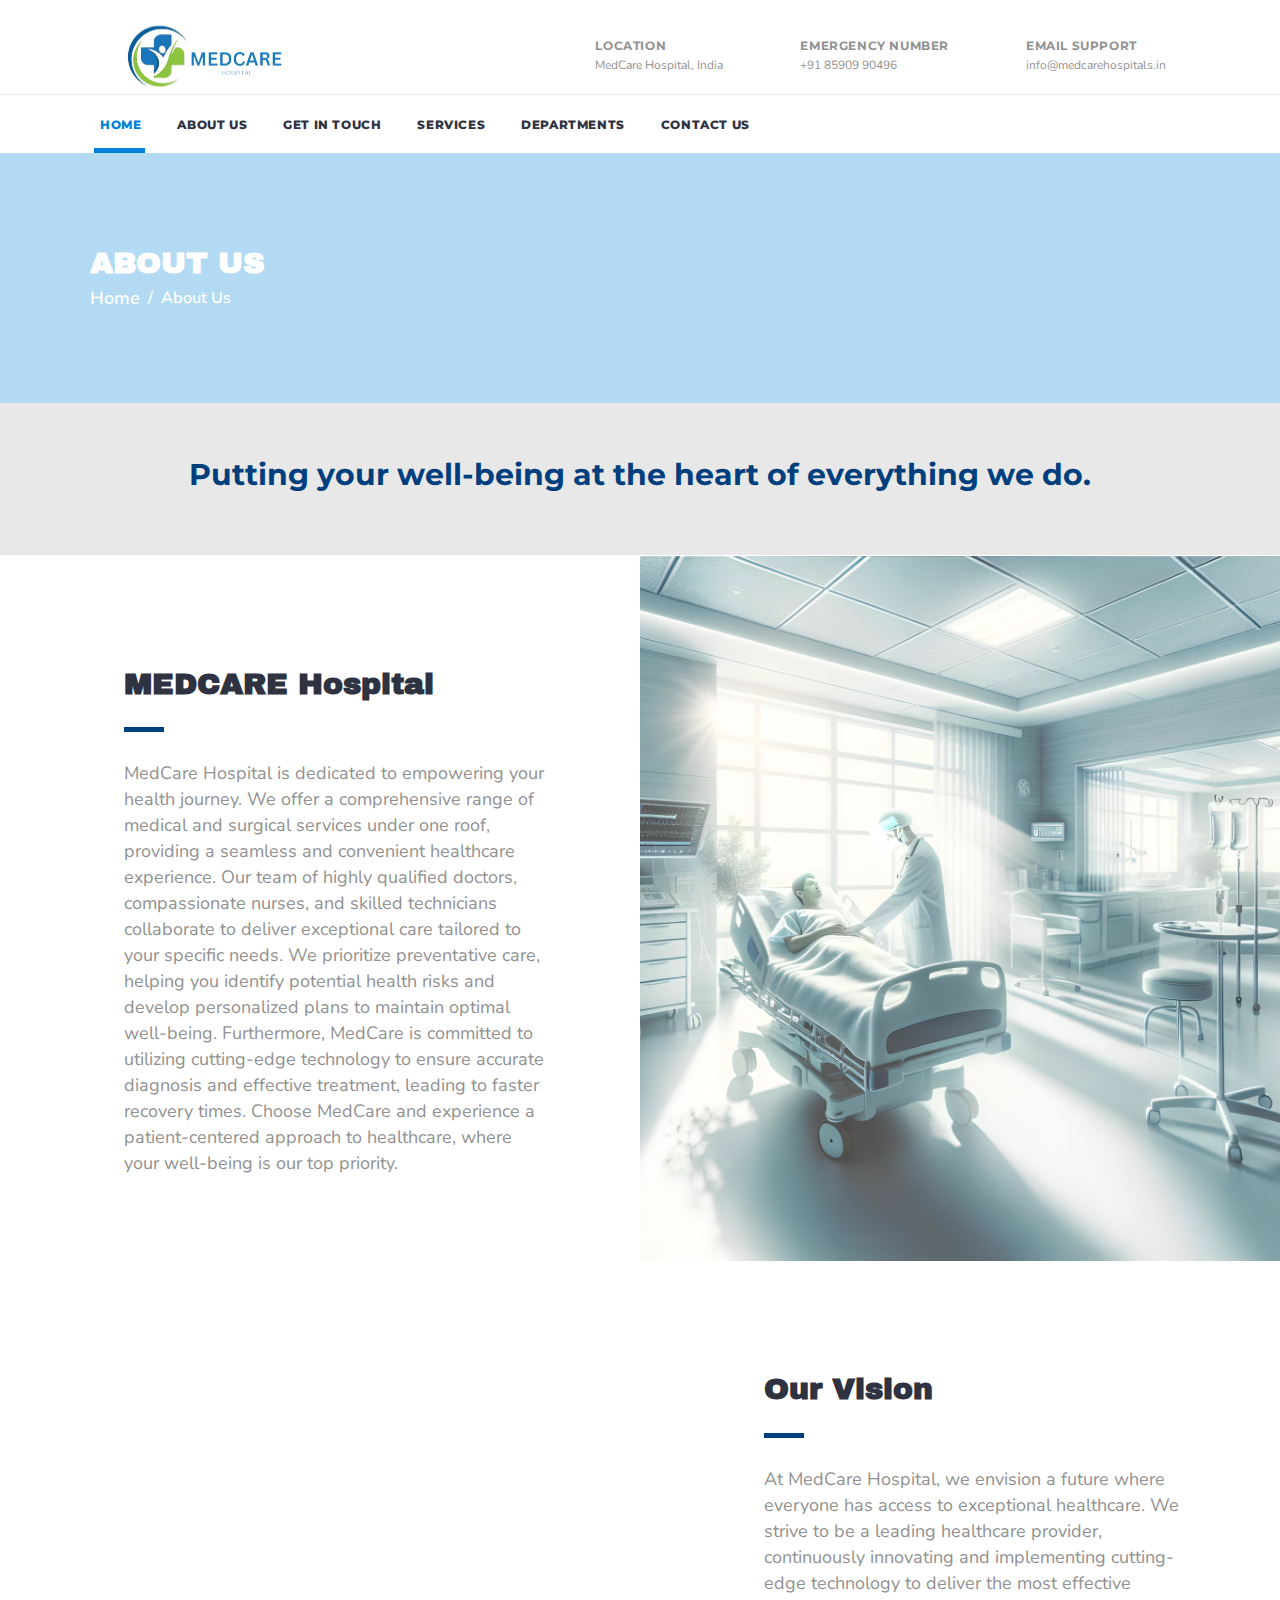
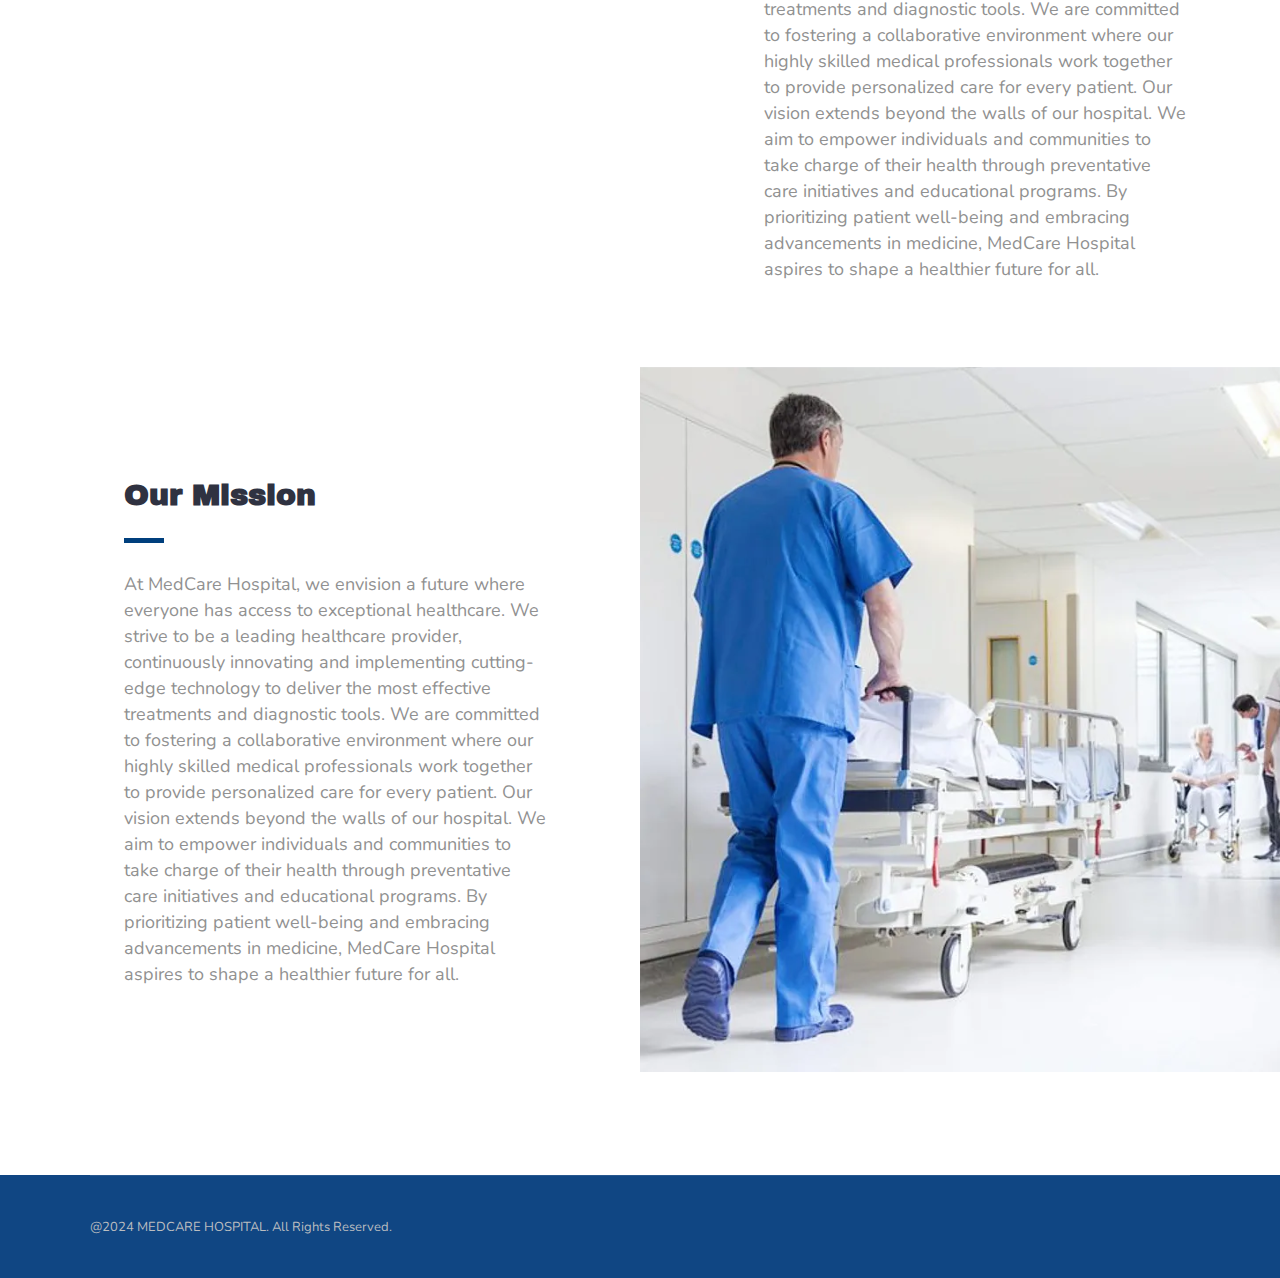
==== about-us.html @ f9db8af6 "First" ====
<!DOCTYPE html>
<html lang="en-US">
<head>
		
		
        <meta charset="UTF-8"/>
        
                <meta name="viewport" content="width=device-width,initial-scale=1,user-scalable=yes">
        <title>SERVICES : MEDCARE HOSPITAL</title>


<link rel='stylesheet' id='js_composer_front-css' href='./css/js_composer.min.css' type='text/css' media='all' />
<style id='wp-emoji-styles-inline-css' type='text/css'>

	img.wp-smiley, img.emoji {
		display: inline !important;
		border: none !important;
		box-shadow: none !important;
		height: 1em !important;
		width: 1em !important;
		margin: 0 0.07em !important;
		vertical-align: -0.1em !important;
		background: none !important;
		padding: 0 !important;
	}
</style>
<link rel='stylesheet' id='wp-block-library-css' href='./css/style.min.css' type='text/css' media='all' />
<style id='wp-block-library-inline-css' type='text/css'>
.has-text-align-justify{text-align:justify;}
</style>

<style id='jetpack-sharing-buttons-style-inline-css' type='text/css'>
.jetpack-sharing-buttons__services-list{display:flex;flex-direction:row;flex-wrap:wrap;gap:0;list-style-type:none;margin:5px;padding:0}.jetpack-sharing-buttons__services-list.has-small-icon-size{font-size:12px}.jetpack-sharing-buttons__services-list.has-normal-icon-size{font-size:16px}.jetpack-sharing-buttons__services-list.has-large-icon-size{font-size:24px}.jetpack-sharing-buttons__services-list.has-huge-icon-size{font-size:36px}@media print{.jetpack-sharing-buttons__services-list{display:none!important}}.editor-styles-wrapper .wp-block-jetpack-sharing-buttons{gap:0;padding-inline-start:0}ul.jetpack-sharing-buttons__services-list.has-background{padding:1.25em 2.375em}
</style>
<style id='classic-theme-styles-inline-css' type='text/css'>
/*! This file is auto-generated */
.wp-block-button__link{color:#fff;background-color:#32373c;border-radius:9999px;box-shadow:none;text-decoration:none;padding:calc(.667em + 2px) calc(1.333em + 2px);font-size:1.125em}.wp-block-file__button{background:#32373c;color:#fff;text-decoration:none}
</style>
<style id='global-styles-inline-css' type='text/css'>
body{--wp--preset--color--black: #000000;--wp--preset--color--cyan-bluish-gray: #abb8c3;--wp--preset--color--white: #ffffff;--wp--preset--color--pale-pink: #f78da7;--wp--preset--color--vivid-red: #cf2e2e;--wp--preset--color--luminous-vivid-orange: #ff6900;--wp--preset--color--luminous-vivid-amber: #fcb900;--wp--preset--color--light-green-cyan: #7bdcb5;--wp--preset--color--vivid-green-cyan: #00d084;--wp--preset--color--pale-cyan-blue: #8ed1fc;--wp--preset--color--vivid-cyan-blue: #0693e3;--wp--preset--color--vivid-purple: #9b51e0;--wp--preset--gradient--vivid-cyan-blue-to-vivid-purple: linear-gradient(135deg,rgba(6,147,227,1) 0%,rgb(155,81,224) 100%);--wp--preset--gradient--light-green-cyan-to-vivid-green-cyan: linear-gradient(135deg,rgb(122,220,180) 0%,rgb(0,208,130) 100%);--wp--preset--gradient--luminous-vivid-amber-to-luminous-vivid-orange: linear-gradient(135deg,rgba(252,185,0,1) 0%,rgba(255,105,0,1) 100%);--wp--preset--gradient--luminous-vivid-orange-to-vivid-red: linear-gradient(135deg,rgba(255,105,0,1) 0%,rgb(207,46,46) 100%);--wp--preset--gradient--very-light-gray-to-cyan-bluish-gray: linear-gradient(135deg,rgb(238,238,238) 0%,rgb(169,184,195) 100%);--wp--preset--gradient--cool-to-warm-spectrum: linear-gradient(135deg,rgb(74,234,220) 0%,rgb(151,120,209) 20%,rgb(207,42,186) 40%,rgb(238,44,130) 60%,rgb(251,105,98) 80%,rgb(254,248,76) 100%);--wp--preset--gradient--blush-light-purple: linear-gradient(135deg,rgb(255,206,236) 0%,rgb(152,150,240) 100%);--wp--preset--gradient--blush-bordeaux: linear-gradient(135deg,rgb(254,205,165) 0%,rgb(254,45,45) 50%,rgb(107,0,62) 100%);--wp--preset--gradient--luminous-dusk: linear-gradient(135deg,rgb(255,203,112) 0%,rgb(199,81,192) 50%,rgb(65,88,208) 100%);--wp--preset--gradient--pale-ocean: linear-gradient(135deg,rgb(255,245,203) 0%,rgb(182,227,212) 50%,rgb(51,167,181) 100%);--wp--preset--gradient--electric-grass: linear-gradient(135deg,rgb(202,248,128) 0%,rgb(113,206,126) 100%);--wp--preset--gradient--midnight: linear-gradient(135deg,rgb(2,3,129) 0%,rgb(40,116,252) 100%);--wp--preset--font-size--small: 13px;--wp--preset--font-size--medium: 20px;--wp--preset--font-size--large: 36px;--wp--preset--font-size--x-large: 42px;--wp--preset--spacing--20: 0.44rem;--wp--preset--spacing--30: 0.67rem;--wp--preset--spacing--40: 1rem;--wp--preset--spacing--50: 1.5rem;--wp--preset--spacing--60: 2.25rem;--wp--preset--spacing--70: 3.38rem;--wp--preset--spacing--80: 5.06rem;--wp--preset--shadow--natural: 6px 6px 9px rgba(0, 0, 0, 0.2);--wp--preset--shadow--deep: 12px 12px 50px rgba(0, 0, 0, 0.4);--wp--preset--shadow--sharp: 6px 6px 0px rgba(0, 0, 0, 0.2);--wp--preset--shadow--outlined: 6px 6px 0px -3px rgba(255, 255, 255, 1), 6px 6px rgba(0, 0, 0, 1);--wp--preset--shadow--crisp: 6px 6px 0px rgba(0, 0, 0, 1);}:where(.is-layout-flex){gap: 0.5em;}:where(.is-layout-grid){gap: 0.5em;}body .is-layout-flex{display: flex;}body .is-layout-flex{flex-wrap: wrap;align-items: center;}body .is-layout-flex > *{margin: 0;}body .is-layout-grid{display: grid;}body .is-layout-grid > *{margin: 0;}:where(.wp-block-columns.is-layout-flex){gap: 2em;}:where(.wp-block-columns.is-layout-grid){gap: 2em;}:where(.wp-block-post-template.is-layout-flex){gap: 1.25em;}:where(.wp-block-post-template.is-layout-grid){gap: 1.25em;}.has-black-color{color: var(--wp--preset--color--black) !important;}.has-cyan-bluish-gray-color{color: var(--wp--preset--color--cyan-bluish-gray) !important;}.has-white-color{color: var(--wp--preset--color--white) !important;}.has-pale-pink-color{color: var(--wp--preset--color--pale-pink) !important;}.has-vivid-red-color{color: var(--wp--preset--color--vivid-red) !important;}.has-luminous-vivid-orange-color{color: var(--wp--preset--color--luminous-vivid-orange) !important;}.has-luminous-vivid-amber-color{color: var(--wp--preset--color--luminous-vivid-amber) !important;}.has-light-green-cyan-color{color: var(--wp--preset--color--light-green-cyan) !important;}.has-vivid-green-cyan-color{color: var(--wp--preset--color--vivid-green-cyan) !important;}.has-pale-cyan-blue-color{color: var(--wp--preset--color--pale-cyan-blue) !important;}.has-vivid-cyan-blue-color{color: var(--wp--preset--color--vivid-cyan-blue) !important;}.has-vivid-purple-color{color: var(--wp--preset--color--vivid-purple) !important;}.has-black-background-color{background-color: var(--wp--preset--color--black) !important;}.has-cyan-bluish-gray-background-color{background-color: var(--wp--preset--color--cyan-bluish-gray) !important;}.has-white-background-color{background-color: var(--wp--preset--color--white) !important;}.has-pale-pink-background-color{background-color: var(--wp--preset--color--pale-pink) !important;}.has-vivid-red-background-color{background-color: var(--wp--preset--color--vivid-red) !important;}.has-luminous-vivid-orange-background-color{background-color: var(--wp--preset--color--luminous-vivid-orange) !important;}.has-luminous-vivid-amber-background-color{background-color: var(--wp--preset--color--luminous-vivid-amber) !important;}.has-light-green-cyan-background-color{background-color: var(--wp--preset--color--light-green-cyan) !important;}.has-vivid-green-cyan-background-color{background-color: var(--wp--preset--color--vivid-green-cyan) !important;}.has-pale-cyan-blue-background-color{background-color: var(--wp--preset--color--pale-cyan-blue) !important;}.has-vivid-cyan-blue-background-color{background-color: var(--wp--preset--color--vivid-cyan-blue) !important;}.has-vivid-purple-background-color{background-color: var(--wp--preset--color--vivid-purple) !important;}.has-black-border-color{border-color: var(--wp--preset--color--black) !important;}.has-cyan-bluish-gray-border-color{border-color: var(--wp--preset--color--cyan-bluish-gray) !important;}.has-white-border-color{border-color: var(--wp--preset--color--white) !important;}.has-pale-pink-border-color{border-color: var(--wp--preset--color--pale-pink) !important;}.has-vivid-red-border-color{border-color: var(--wp--preset--color--vivid-red) !important;}.has-luminous-vivid-orange-border-color{border-color: var(--wp--preset--color--luminous-vivid-orange) !important;}.has-luminous-vivid-amber-border-color{border-color: var(--wp--preset--color--luminous-vivid-amber) !important;}.has-light-green-cyan-border-color{border-color: var(--wp--preset--color--light-green-cyan) !important;}.has-vivid-green-cyan-border-color{border-color: var(--wp--preset--color--vivid-green-cyan) !important;}.has-pale-cyan-blue-border-color{border-color: var(--wp--preset--color--pale-cyan-blue) !important;}.has-vivid-cyan-blue-border-color{border-color: var(--wp--preset--color--vivid-cyan-blue) !important;}.has-vivid-purple-border-color{border-color: var(--wp--preset--color--vivid-purple) !important;}.has-vivid-cyan-blue-to-vivid-purple-gradient-background{background: var(--wp--preset--gradient--vivid-cyan-blue-to-vivid-purple) !important;}.has-light-green-cyan-to-vivid-green-cyan-gradient-background{background: var(--wp--preset--gradient--light-green-cyan-to-vivid-green-cyan) !important;}.has-luminous-vivid-amber-to-luminous-vivid-orange-gradient-background{background: var(--wp--preset--gradient--luminous-vivid-amber-to-luminous-vivid-orange) !important;}.has-luminous-vivid-orange-to-vivid-red-gradient-background{background: var(--wp--preset--gradient--luminous-vivid-orange-to-vivid-red) !important;}.has-very-light-gray-to-cyan-bluish-gray-gradient-background{background: var(--wp--preset--gradient--very-light-gray-to-cyan-bluish-gray) !important;}.has-cool-to-warm-spectrum-gradient-background{background: var(--wp--preset--gradient--cool-to-warm-spectrum) !important;}.has-blush-light-purple-gradient-background{background: var(--wp--preset--gradient--blush-light-purple) !important;}.has-blush-bordeaux-gradient-background{background: var(--wp--preset--gradient--blush-bordeaux) !important;}.has-luminous-dusk-gradient-background{background: var(--wp--preset--gradient--luminous-dusk) !important;}.has-pale-ocean-gradient-background{background: var(--wp--preset--gradient--pale-ocean) !important;}.has-electric-grass-gradient-background{background: var(--wp--preset--gradient--electric-grass) !important;}.has-midnight-gradient-background{background: var(--wp--preset--gradient--midnight) !important;}.has-small-font-size{font-size: var(--wp--preset--font-size--small) !important;}.has-medium-font-size{font-size: var(--wp--preset--font-size--medium) !important;}.has-large-font-size{font-size: var(--wp--preset--font-size--large) !important;}.has-x-large-font-size{font-size: var(--wp--preset--font-size--x-large) !important;}
.wp-block-navigation a:where(:not(.wp-element-button)){color: inherit;}
:where(.wp-block-post-template.is-layout-flex){gap: 1.25em;}:where(.wp-block-post-template.is-layout-grid){gap: 1.25em;}
:where(.wp-block-columns.is-layout-flex){gap: 2em;}:where(.wp-block-columns.is-layout-grid){gap: 2em;}
.wp-block-pullquote{font-size: 1.5em;line-height: 1.6;}
</style>
<link rel='stylesheet' id='contact-form-7-css' href='./css/styles.css' type='text/css' media='all' />
<link rel='stylesheet' id='rs-plugin-settings-css' href='./css/settings.css' type='text/css' media='all' />
<style id='rs-plugin-settings-inline-css' type='text/css'>
#rs-demo-id {}
</style>














<link rel='stylesheet' id='mediaelement-css' href='./css/mediaelementplayer-legacy.min.css' type='text/css' media='all' />
<link rel='stylesheet' id='wp-mediaelement-css' href='./css/wp-mediaelement.min.css' type='text/css' media='all' />
<style id='jetpack-sharing-buttons-style-inline-css' type='text/css'>
.jetpack-sharing-buttons__services-list{display:flex;flex-direction:row;flex-wrap:wrap;gap:0;list-style-type:none;margin:5px;padding:0}.jetpack-sharing-buttons__services-list.has-small-icon-size{font-size:12px}.jetpack-sharing-buttons__services-list.has-normal-icon-size{font-size:16px}.jetpack-sharing-buttons__services-list.has-large-icon-size{font-size:24px}.jetpack-sharing-buttons__services-list.has-huge-icon-size{font-size:36px}@media print{.jetpack-sharing-buttons__services-list{display:none!important}}.editor-styles-wrapper .wp-block-jetpack-sharing-buttons{gap:0;padding-inline-start:0}ul.jetpack-sharing-buttons__services-list.has-background{padding:1.25em 2.375em}
</style>
<style id='classic-theme-styles-inline-css' type='text/css'>

.wp-block-button__link{color:#fff;background-color:#32373c;border-radius:9999px;box-shadow:none;text-decoration:none;padding:calc(.667em + 2px) calc(1.333em + 2px);font-size:1.125em}.wp-block-file__button{background:#32373c;color:#fff;text-decoration:none}
</style>
<style id='global-styles-inline-css' type='text/css'>
body{--wp--preset--color--black: #000000;--wp--preset--color--cyan-bluish-gray: #abb8c3;--wp--preset--color--white: #ffffff;--wp--preset--color--pale-pink: #f78da7;--wp--preset--color--vivid-red: #cf2e2e;--wp--preset--color--luminous-vivid-orange: #ff6900;--wp--preset--color--luminous-vivid-amber: #fcb900;--wp--preset--color--light-green-cyan: #7bdcb5;--wp--preset--color--vivid-green-cyan: #00d084;--wp--preset--color--pale-cyan-blue: #8ed1fc;--wp--preset--color--vivid-cyan-blue: #0693e3;--wp--preset--color--vivid-purple: #9b51e0;--wp--preset--gradient--vivid-cyan-blue-to-vivid-purple: linear-gradient(135deg,rgba(6,147,227,1) 0%,rgb(155,81,224) 100%);--wp--preset--gradient--light-green-cyan-to-vivid-green-cyan: linear-gradient(135deg,rgb(122,220,180) 0%,rgb(0,208,130) 100%);--wp--preset--gradient--luminous-vivid-amber-to-luminous-vivid-orange: linear-gradient(135deg,rgba(252,185,0,1) 0%,rgba(255,105,0,1) 100%);--wp--preset--gradient--luminous-vivid-orange-to-vivid-red: linear-gradient(135deg,rgba(255,105,0,1) 0%,rgb(207,46,46) 100%);--wp--preset--gradient--very-light-gray-to-cyan-bluish-gray: linear-gradient(135deg,rgb(238,238,238) 0%,rgb(169,184,195) 100%);--wp--preset--gradient--cool-to-warm-spectrum: linear-gradient(135deg,rgb(74,234,220) 0%,rgb(151,120,209) 20%,rgb(207,42,186) 40%,rgb(238,44,130) 60%,rgb(251,105,98) 80%,rgb(254,248,76) 100%);--wp--preset--gradient--blush-light-purple: linear-gradient(135deg,rgb(255,206,236) 0%,rgb(152,150,240) 100%);--wp--preset--gradient--blush-bordeaux: linear-gradient(135deg,rgb(254,205,165) 0%,rgb(254,45,45) 50%,rgb(107,0,62) 100%);--wp--preset--gradient--luminous-dusk: linear-gradient(135deg,rgb(255,203,112) 0%,rgb(199,81,192) 50%,rgb(65,88,208) 100%);--wp--preset--gradient--pale-ocean: linear-gradient(135deg,rgb(255,245,203) 0%,rgb(182,227,212) 50%,rgb(51,167,181) 100%);--wp--preset--gradient--electric-grass: linear-gradient(135deg,rgb(202,248,128) 0%,rgb(113,206,126) 100%);--wp--preset--gradient--midnight: linear-gradient(135deg,rgb(2,3,129) 0%,rgb(40,116,252) 100%);--wp--preset--font-size--small: 13px;--wp--preset--font-size--medium: 20px;--wp--preset--font-size--large: 36px;--wp--preset--font-size--x-large: 42px;--wp--preset--spacing--20: 0.44rem;--wp--preset--spacing--30: 0.67rem;--wp--preset--spacing--40: 1rem;--wp--preset--spacing--50: 1.5rem;--wp--preset--spacing--60: 2.25rem;--wp--preset--spacing--70: 3.38rem;--wp--preset--spacing--80: 5.06rem;--wp--preset--shadow--natural: 6px 6px 9px rgba(0, 0, 0, 0.2);--wp--preset--shadow--deep: 12px 12px 50px rgba(0, 0, 0, 0.4);--wp--preset--shadow--sharp: 6px 6px 0px rgba(0, 0, 0, 0.2);--wp--preset--shadow--outlined: 6px 6px 0px -3px rgba(255, 255, 255, 1), 6px 6px rgba(0, 0, 0, 1);--wp--preset--shadow--crisp: 6px 6px 0px rgba(0, 0, 0, 1);}:where(.is-layout-flex){gap: 0.5em;}:where(.is-layout-grid){gap: 0.5em;}body .is-layout-flex{display: flex;}body .is-layout-flex{flex-wrap: wrap;align-items: center;}body .is-layout-flex > *{margin: 0;}body .is-layout-grid{display: grid;}body .is-layout-grid > *{margin: 0;}:where(.wp-block-columns.is-layout-flex){gap: 2em;}:where(.wp-block-columns.is-layout-grid){gap: 2em;}:where(.wp-block-post-template.is-layout-flex){gap: 1.25em;}:where(.wp-block-post-template.is-layout-grid){gap: 1.25em;}.has-black-color{color: var(--wp--preset--color--black) !important;}.has-cyan-bluish-gray-color{color: var(--wp--preset--color--cyan-bluish-gray) !important;}.has-white-color{color: var(--wp--preset--color--white) !important;}.has-pale-pink-color{color: var(--wp--preset--color--pale-pink) !important;}.has-vivid-red-color{color: var(--wp--preset--color--vivid-red) !important;}.has-luminous-vivid-orange-color{color: var(--wp--preset--color--luminous-vivid-orange) !important;}.has-luminous-vivid-amber-color{color: var(--wp--preset--color--luminous-vivid-amber) !important;}.has-light-green-cyan-color{color: var(--wp--preset--color--light-green-cyan) !important;}.has-vivid-green-cyan-color{color: var(--wp--preset--color--vivid-green-cyan) !important;}.has-pale-cyan-blue-color{color: var(--wp--preset--color--pale-cyan-blue) !important;}.has-vivid-cyan-blue-color{color: var(--wp--preset--color--vivid-cyan-blue) !important;}.has-vivid-purple-color{color: var(--wp--preset--color--vivid-purple) !important;}.has-black-background-color{background-color: var(--wp--preset--color--black) !important;}.has-cyan-bluish-gray-background-color{background-color: var(--wp--preset--color--cyan-bluish-gray) !important;}.has-white-background-color{background-color: var(--wp--preset--color--white) !important;}.has-pale-pink-background-color{background-color: var(--wp--preset--color--pale-pink) !important;}.has-vivid-red-background-color{background-color: var(--wp--preset--color--vivid-red) !important;}.has-luminous-vivid-orange-background-color{background-color: var(--wp--preset--color--luminous-vivid-orange) !important;}.has-luminous-vivid-amber-background-color{background-color: var(--wp--preset--color--luminous-vivid-amber) !important;}.has-light-green-cyan-background-color{background-color: var(--wp--preset--color--light-green-cyan) !important;}.has-vivid-green-cyan-background-color{background-color: var(--wp--preset--color--vivid-green-cyan) !important;}.has-pale-cyan-blue-background-color{background-color: var(--wp--preset--color--pale-cyan-blue) !important;}.has-vivid-cyan-blue-background-color{background-color: var(--wp--preset--color--vivid-cyan-blue) !important;}.has-vivid-purple-background-color{background-color: var(--wp--preset--color--vivid-purple) !important;}.has-black-border-color{border-color: var(--wp--preset--color--black) !important;}.has-cyan-bluish-gray-border-color{border-color: var(--wp--preset--color--cyan-bluish-gray) !important;}.has-white-border-color{border-color: var(--wp--preset--color--white) !important;}.has-pale-pink-border-color{border-color: var(--wp--preset--color--pale-pink) !important;}.has-vivid-red-border-color{border-color: var(--wp--preset--color--vivid-red) !important;}.has-luminous-vivid-orange-border-color{border-color: var(--wp--preset--color--luminous-vivid-orange) !important;}.has-luminous-vivid-amber-border-color{border-color: var(--wp--preset--color--luminous-vivid-amber) !important;}.has-light-green-cyan-border-color{border-color: var(--wp--preset--color--light-green-cyan) !important;}.has-vivid-green-cyan-border-color{border-color: var(--wp--preset--color--vivid-green-cyan) !important;}.has-pale-cyan-blue-border-color{border-color: var(--wp--preset--color--pale-cyan-blue) !important;}.has-vivid-cyan-blue-border-color{border-color: var(--wp--preset--color--vivid-cyan-blue) !important;}.has-vivid-purple-border-color{border-color: var(--wp--preset--color--vivid-purple) !important;}.has-vivid-cyan-blue-to-vivid-purple-gradient-background{background: var(--wp--preset--gradient--vivid-cyan-blue-to-vivid-purple) !important;}.has-light-green-cyan-to-vivid-green-cyan-gradient-background{background: var(--wp--preset--gradient--light-green-cyan-to-vivid-green-cyan) !important;}.has-luminous-vivid-amber-to-luminous-vivid-orange-gradient-background{background: var(--wp--preset--gradient--luminous-vivid-amber-to-luminous-vivid-orange) !important;}.has-luminous-vivid-orange-to-vivid-red-gradient-background{background: var(--wp--preset--gradient--luminous-vivid-orange-to-vivid-red) !important;}.has-very-light-gray-to-cyan-bluish-gray-gradient-background{background: var(--wp--preset--gradient--very-light-gray-to-cyan-bluish-gray) !important;}.has-cool-to-warm-spectrum-gradient-background{background: var(--wp--preset--gradient--cool-to-warm-spectrum) !important;}.has-blush-light-purple-gradient-background{background: var(--wp--preset--gradient--blush-light-purple) !important;}.has-blush-bordeaux-gradient-background{background: var(--wp--preset--gradient--blush-bordeaux) !important;}.has-luminous-dusk-gradient-background{background: var(--wp--preset--gradient--luminous-dusk) !important;}.has-pale-ocean-gradient-background{background: var(--wp--preset--gradient--pale-ocean) !important;}.has-electric-grass-gradient-background{background: var(--wp--preset--gradient--electric-grass) !important;}.has-midnight-gradient-background{background: var(--wp--preset--gradient--midnight) !important;}.has-small-font-size{font-size: var(--wp--preset--font-size--small) !important;}.has-medium-font-size{font-size: var(--wp--preset--font-size--medium) !important;}.has-large-font-size{font-size: var(--wp--preset--font-size--large) !important;}.has-x-large-font-size{font-size: var(--wp--preset--font-size--x-large) !important;}
.wp-block-navigation a:where(:not(.wp-element-button)){color: inherit;}
:where(.wp-block-post-template.is-layout-flex){gap: 1.25em;}:where(.wp-block-post-template.is-layout-grid){gap: 1.25em;}
:where(.wp-block-columns.is-layout-flex){gap: 2em;}:where(.wp-block-columns.is-layout-grid){gap: 2em;}
.wp-block-pullquote{font-size: 1.5em;line-height: 1.6;}
</style>
<link rel='stylesheet' id='contact-form-7-css' href='./css/styles.css' type='text/css' media='all' />
<link rel='stylesheet' id='rs-plugin-settings-css' href='./css/settings.css' type='text/css' media='all' />
<style id='rs-plugin-settings-inline-css' type='text/css'>
#rs-demo-id {}
</style>
<link rel='stylesheet' id='housemed-mikado-modules-css' href='./css/modules.min.css' type='text/css' media='all' />
<style id='housemed-mikado-modules-inline-css' type='text/css'>
.page-id-68 .mkdf-content .mkdf-content-inner > .mkdf-container > .mkdf-container-inner, .page-id-68 .mkdf-content .mkdf-content-inner > .mkdf-full-width > .mkdf-full-width-inner { padding: 0px;}@media only screen and (max-width: 1024px) {.page-id-68 .mkdf-content .mkdf-content-inner > .mkdf-container > .mkdf-container-inner, .page-id-68 .mkdf-content .mkdf-content-inner > .mkdf-full-width > .mkdf-full-width-inner { padding: 0px;}}.page-id-68 .mkdf-content .mkdf-content-inner > .mkdf-container > .mkdf-container-inner, .page-id-68 .mkdf-content .mkdf-content-inner > .mkdf-full-width > .mkdf-full-width-inner { padding: 0px;}@media only screen and (max-width: 1024px) {.page-id-68 .mkdf-content .mkdf-content-inner > .mkdf-container > .mkdf-container-inner, .page-id-68 .mkdf-content .mkdf-content-inner > .mkdf-full-width > .mkdf-full-width-inner { padding: 0px;}}.page-id-68 .mkdf-page-header .mkdf-logo-area { border-bottom: 1px solid #eae9e9;}.page-id-68 .mkdf-footer-bottom-holder { background-color: #013f7e;}
</style>
<link rel='stylesheet' id='mkdf-dripicons-css' href='./css/dripicons.css' type='text/css' media='all' />




<link rel='stylesheet' id='housemed-mikado-style-dynamic-css' href='./css/style_dynamic.css' type='text/css' media='all' />
<link rel='stylesheet' id='housemed-mikado-modules-responsive-css' href='./css/modules-responsive.min.css' type='text/css' media='all' />
<link rel='stylesheet' id='housemed-mikado-style-dynamic-responsive-css' href='./css/style_dynamic_responsive.css' type='text/css' media='all' />
<link rel='stylesheet' id='housemed-mikado-google-fonts-css' href='https://fonts.googleapis.com/css?family=Montserrat%3A400%2C600%2C700%2C800%7CNunito%3A400%2C600%2C700%2C800%7CArchivo+Black%3A400%2C600%2C700%2C800&#038;subset=latin-ext&#038;ver=1.0.0' type='text/css' media='all' />



<script type="text/javascript" src="./js/jquery.min.js" id="jquery-core-js"></script>
<script type="text/javascript" src="./js/jquery-migrate.min.js" id="jquery-migrate-js"></script>
<script type="text/javascript" src="./js/jquery.themepunch.tools.min.js" id="tp-tools-js"></script>
<script type="text/javascript" src="./js/jquery.themepunch.revolution.min.js" id="revmin-js"></script>

	<style type="text/css">
			html:not(.vp-lazyload-enabled):not(.js) .vp-lazyload {
				display: none;
			}
		</style>
		<script>
			document.documentElement.classList.add(
				'vp-lazyload-enabled'
			);
		</script>


<script type="text/javascript">function setREVStartSize(e){									
						try{ e.c=jQuery(e.c);var i=jQuery(window).width(),t=9999,r=0,n=0,l=0,f=0,s=0,h=0;
							if(e.responsiveLevels&&(jQuery.each(e.responsiveLevels,function(e,f){f>i&&(t=r=f,l=e),i>f&&f>r&&(r=f,n=e)}),t>r&&(l=n)),f=e.gridheight[l]||e.gridheight[0]||e.gridheight,s=e.gridwidth[l]||e.gridwidth[0]||e.gridwidth,h=i/s,h=h>1?1:h,f=Math.round(h*f),"fullscreen"==e.sliderLayout){var u=(e.c.width(),jQuery(window).height());if(void 0!=e.fullScreenOffsetContainer){var c=e.fullScreenOffsetContainer.split(",");if (c) jQuery.each(c,function(e,i){u=jQuery(i).length>0?u-jQuery(i).outerHeight(!0):u}),e.fullScreenOffset.split("%").length>1&&void 0!=e.fullScreenOffset&&e.fullScreenOffset.length>0?u-=jQuery(window).height()*parseInt(e.fullScreenOffset,0)/100:void 0!=e.fullScreenOffset&&e.fullScreenOffset.length>0&&(u-=parseInt(e.fullScreenOffset,0))}f=u}else void 0!=e.minHeight&&f<e.minHeight&&(f=e.minHeight);e.c.closest(".rev_slider_wrapper").css({height:f})					
						}catch(d){console.log("Failure at Presize of Slider:"+d)}						
					};</script>
<link rel="stylesheet" type="text/css" id="wp-custom-css" href="./css/custom.css" /><style type="text/css" data-type="vc_custom-css">.mkdf-pi-text-holder p {
    font-size: 14px;
    line-height: 18px;
}

.mkdf-image-gallery {
    margin-top: 0px!important;
}

.prolct.wpb_column.vc_column_container {
    max-height: 430px;
}
@media only screen and (max-width: 768px) {
  /* Your CSS styles for mobile devices here */

#fullyloco{
    display: none !important;
}
}
</style><style type="text/css" data-type="vc_shortcodes-custom-css">.vc_custom_1543931068042{padding-top: 10px !important;padding-bottom: 10px !important;}.vc_custom_1543931126436{padding-top: 20px !important;padding-bottom: 60px !important;}.vc_custom_1541424969142{padding-top: 20px !important;padding-bottom: 20px !important;background-color: #0182d6 !important;}.vc_custom_1686950364013{padding-top: 60px !important;padding-bottom: 60px !important;}.vc_custom_1545752684122{padding-top: 90px !important;padding-bottom: 90px !important;}.vc_custom_1543497831666{padding-top: 60px !important;padding-bottom: 60px !important;}.vc_custom_1545037955503{padding-top: 90px !important;padding-bottom: 100px !important;}.vc_custom_1528717122210{margin-right: 0px !important;padding-top: 0px !important;padding-right: 0px !important;}.vc_custom_1528717117589{margin-left: 0px !important;padding-top: 0px !important;padding-left: 0px !important;}.vc_custom_1528716804656{margin-top: -3px !important;margin-left: 0px !important;padding-left: 0px !important;}.vc_custom_1528717122210{margin-right: 0px !important;padding-top: 0px !important;padding-right: 0px !important;}.vc_custom_1528717117589{margin-left: 0px !important;padding-top: 0px !important;padding-left: 0px !important;}.vc_custom_1528716804656{margin-top: -3px !important;margin-left: 0px !important;padding-left: 0px !important;}</style><noscript><style type="text/css"> .wpb_animate_when_almost_visible { opacity: 1; }</style></noscript>






































		<noscript>
			<style type="text/css">
				.vp-portfolio__preloader-wrap{display:none}.vp-portfolio__filter-wrap,.vp-portfolio__items-wrap,.vp-portfolio__pagination-wrap,.vp-portfolio__sort-wrap{opacity:1;visibility:visible}.vp-portfolio__item .vp-portfolio__item-img noscript+img,.vp-portfolio__thumbnails-wrap{display:none}
			</style>
		</noscript>
			<style>img#wpstats{display:none}</style>
	
<style type="text/css">
	
			html:not(.vp-lazyload-enabled):not(.js) .vp-lazyload {
				display: none;
			}
		</style>
		<script>
			document.documentElement.classList.add(
				'vp-lazyload-enabled'
			);
		</script>
	



<script type="text/javascript">function setREVStartSize(e){									
						try{ e.c=jQuery(e.c);var i=jQuery(window).width(),t=9999,r=0,n=0,l=0,f=0,s=0,h=0;
							if(e.responsiveLevels&&(jQuery.each(e.responsiveLevels,function(e,f){f>i&&(t=r=f,l=e),i>f&&f>r&&(r=f,n=e)}),t>r&&(l=n)),f=e.gridheight[l]||e.gridheight[0]||e.gridheight,s=e.gridwidth[l]||e.gridwidth[0]||e.gridwidth,h=i/s,h=h>1?1:h,f=Math.round(h*f),"fullscreen"==e.sliderLayout){var u=(e.c.width(),jQuery(window).height());if(void 0!=e.fullScreenOffsetContainer){var c=e.fullScreenOffsetContainer.split(",");if (c) jQuery.each(c,function(e,i){u=jQuery(i).length>0?u-jQuery(i).outerHeight(!0):u}),e.fullScreenOffset.split("%").length>1&&void 0!=e.fullScreenOffset&&e.fullScreenOffset.length>0?u-=jQuery(window).height()*parseInt(e.fullScreenOffset,0)/100:void 0!=e.fullScreenOffset&&e.fullScreenOffset.length>0&&(u-=parseInt(e.fullScreenOffset,0))}f=u}else void 0!=e.minHeight&&f<e.minHeight&&(f=e.minHeight);e.c.closest(".rev_slider_wrapper").css({height:f})					
						}catch(d){console.log("Failure at Presize of Slider:"+d)}						
					};</script>

<style type="text/css" data-type="vc_custom-css">.mkdf-full-width-inner {
    padding-top: 0px!important;
}</style><style type="text/css" data-type="vc_shortcodes-custom-css">.vc_custom_1543989624596{background-color: #efefef !important;}.vc_custom_1544960100619{padding-bottom: 40px !important;}</style><noscript><style type="text/css"> .wpb_animate_when_almost_visible { opacity: 1; }</style></noscript>

</head>






<body class="page-template page-template-full-width page-template-full-width-php page page-id-68 housemed-core-1.0 housemed-ver-1.0 mkdf-grid-1300 mkdf-empty-google-api mkdf-wide-dropdown-menu-in-grid mkdf-dark-header mkdf-fixed-on-scroll mkdf-dropdown-animate-height mkdf-header-standard-extended mkdf-menu-area-shadow-disable mkdf-menu-area-in-grid-shadow-disable mkdf-menu-area-border-disable mkdf-menu-area-in-grid-border-disable mkdf-logo-area-in-grid-border-disable mkdf-header-vertical-shadow-disable mkdf-header-vertical-border-disable mkdf-side-menu-slide-from-right mkdf-default-mobile-header mkdf-sticky-up-mobile-header wpb-js-composer js-comp-ver-5.5.2 vc_responsive mkdf-search-covers-header" itemscope itemtype="http://schema.org/WebPage">
	<section class="mkdf-side-menu">
	<a class="mkdf-close-side-menu mkdf-close-side-menu-icon-pack" href="#">
		<i class="mkdf-icon-ion-icon ion-close "></i>	</a>
	<div class="widget mkdf-separator-widget"><div class="mkdf-separator-holder clearfix  mkdf-separator-center mkdf-separator-normal">
	<div class="mkdf-separator" style="border-style: solid;margin-top: -1px"></div>
</div>
</div><div id="media_image-6" class="widget mkdf-sidearea widget_media_image"><a href="./index.html"><img width="152" height="21" src="./logo.jpeg" class="image wp-image-3927  attachment-full size-full" id="fullyloco" alt="l" style="max-width: 100%; height: auto;" decoding="async" srcset="./logo.jpeg 152w, ./logo.jpeg" sizes="(max-width: 152px) 100vw, 152px" data-attachment-id="3927" data-orig-size="152,21" data-comments-opened="1" data-image-meta="{&quot;aperture&quot;:&quot;0&quot;,&quot;credit&quot;:&quot;&quot;,&quot;camera&quot;:&quot;&quot;,&quot;caption&quot;:&quot;&quot;,&quot;created_timestamp&quot;:&quot;0&quot;,&quot;copyright&quot;:&quot;&quot;,&quot;focal_length&quot;:&quot;0&quot;,&quot;iso&quot;:&quot;0&quot;,&quot;shutter_speed&quot;:&quot;0&quot;,&quot;title&quot;:&quot;&quot;,&quot;orientation&quot;:&quot;0&quot;}" data-image-title="logo-side-area" data-image-description="" data-image-caption="" /></a></div><div class="widget mkdf-separator-widget"><div class="mkdf-separator-holder clearfix  mkdf-separator-center mkdf-separator-normal">
	<div class="mkdf-separator" style="border-style: solid;margin-top: -12px"></div>
</div>
</div><div id="text-6" class="widget mkdf-sidearea widget_text">			<div class="textwidget"><p>MedCare Hospital</p>
</div>
		</div><div class="widget mkdf-separator-widget"><div class="mkdf-separator-holder clearfix  mkdf-separator-center mkdf-separator-normal">
	<div class="mkdf-separator" style="border-style: solid;margin-top: -10px"></div>
</div>
</div><div id="text-7" class="widget mkdf-sidearea widget_text">			<div class="textwidget"><p><a href="tel:+91 85909 90496"><span style= "color: #919191">+91 85909 90496</span></a><br />
<a href="mailto:info@medcarehospitals.in"><span style= "color: #919191;"> info@medcarehospitals.in</span></a><br />
<a href="https://maps.app.goo.gl/xsTNsxczatdCQ1XL7" target="_blank" rel="noopener"><span style= "color: #919191;">MedCare Hospital, India</span></a></p>
</div>
		</div><div class="widget mkdf-separator-widget"><div class="mkdf-separator-holder clearfix  mkdf-separator-center mkdf-separator-normal">
	<div class="mkdf-separator" style="border-style: solid;margin-top: 0px"></div>
</div>
</div><div class="widget mkdf-social-icons-group-widget text-align-left">							<a class="mkdf-social-icon-widget-holder mkdf-icon-has-hover"  style="font-size: 14px"				   href="https://www.facebook.com/" target="_blank">
					<span class="mkdf-social-icon-widget social_facebook"></span>				</a>
										<a class="mkdf-social-icon-widget-holder mkdf-icon-has-hover"  style="font-size: 14px"				   href="https://www.twitter.com/" target="_blank">
					<span class="mkdf-social-icon-widget social_twitter"></span>				</a>
										<a class="mkdf-social-icon-widget-holder mkdf-icon-has-hover"  style="font-size: 14px"				   href="https://www.linkedin.com/" target="_blank">
					<span class="mkdf-social-icon-widget social_linkedin"></span>				</a>
										<a class="mkdf-social-icon-widget-holder mkdf-icon-has-hover"  style="font-size: 14px"				   href="https://www.instagram.com/" target="_blank">
					<span class="mkdf-social-icon-widget social_instagram"></span>				</a>
									</div><div class="widget mkdf-separator-widget"><div class="mkdf-separator-holder clearfix  mkdf-separator-center mkdf-separator-normal">
	<div class="mkdf-separator" style="border-style: solid"></div>
</div>
</div><div class="widget mkdf-blog-list-widget"><div class="mkdf-widget-title-holder"><h5 class="mkdf-widget-title">Recent Posts</h5></div><div class="mkdf-blog-list-holder mkdf-grid-list mkdf-disable-bottom-space mkdf-bl-simple mkdf-one-columns mkdf-small-space mkdf-bl-pag-no-pagination"  data-type=simple data-number-of-posts=3 data-number-of-columns=one data-space-between-items=small data-category=dentist data-orderby=date data-order=ASC data-image-size=thumbnail data-title-tag=span data-excerpt-length=40 data-post-info-section=yes data-post-info-image=yes data-post-info-author=yes data-post-info-date=yes data-post-info-category=yes data-post-info-comments=no data-post-info-like=no data-post-info-share=no data-pagination-type=no-pagination data-max-num-pages=0 data-next-page=2>
	<div class="mkdf-bl-wrapper mkdf-outer-space">
		<ul class="mkdf-blog-list">
			<p class="mkdf-blog-no-posts">Sorry, no posts matched your criteria.</p>		</ul>
	</div>
	</div></div></section>
    <div class="mkdf-wrapper">
        <div class="mkdf-wrapper-inner">
            
<header class="mkdf-page-header">
		
    <div class="mkdf-logo-area">
	    	    
                    <div class="mkdf-grid">
        			
            <div class="mkdf-vertical-align-containers">
                <div class="mkdf-position-left">
                    <!--
                 --><div class="mkdf-position-left-inner">
                        

<div class="mkdf-logo-wrapper">
    <a itemprop="url" href="./index.html" style="height: 158px;">
        <img itemprop="image" class="mkdf-normal-logo" src="./land_medcare-removebg-preview.png" width="947" height="136"  alt="logo"/>
        <img itemprop="image" class="mkdf-dark-logo" src="./land_medcare-removebg-preview.png" width="947" height="136"  alt="dark logo"/>        <img itemprop="image" class="mkdf-light-logo" src="./land_medcare-removebg-preview.png" width="947" height="436"  alt="light logo"/>    </a>
</div>

                    </div>
                </div>
                <div class="mkdf-position-right"><!--
                 --><div class="mkdf-position-right-inner">
						<div class="widget mkdf-icon-info-widget"><div class="mkdf-info-icon clearfix mkdf-icon-info-icon-medium">
	<div class="mkdf-icon-info-icon">
					<a itemprop="url" href="./index.html" target="_blank">
									    <span class="mkdf-icon-shortcode mkdf-normal   mkdf-icon-medium"  data-color="#2f3241">
                    <i class="mkdf-icon-ion-icon ion-android-pin mkdf-icon-element" style="color: #2f3241;font-size:20px" ></i>            </span>
								</a>
			</div>
	<div class="mkdf-info-icon-content">
											<a itemprop="url" href="./index.html" target="_blank">
								<span class="mkdf-info-icon-title-text" style="color: #919191">Location</span>
									</a>
											<span class="mkdf-info-icon-subtitle-text" style="color: #919191">MedCare Hospital, India</span>
			</div>
</div></div><div class="widget mkdf-icon-info-widget"><div class="mkdf-info-icon clearfix mkdf-icon-info-icon-medium">
	<div class="mkdf-icon-info-icon">
					<a itemprop="url" href="./index.html" target="_blank">
									    <span class="mkdf-icon-shortcode mkdf-normal   mkdf-icon-medium"  data-color="#2f3241">
                    <i class="mkdf-icon-ion-icon ion-android-pin mkdf-icon-element" style="color: #2f3241;font-size:20px" ></i>            </span>
								</a>
			</div>
	<div class="mkdf-info-icon-content">
											<a itemprop="url" href="./index.html" target="_blank">
								<span class="mkdf-info-icon-title-text" style="color: #919191">Emergency Number</span>
									</a>
											<span class="mkdf-info-icon-subtitle-text" style="color: #919191">+91 85909 90496</span>
			</div>
</div></div><div class="widget mkdf-icon-info-widget"><div class="mkdf-info-icon clearfix mkdf-icon-info-icon-medium">
	<div class="mkdf-icon-info-icon">
					<a itemprop="url" href="./index.html" target="_self">
									    <span class="mkdf-icon-shortcode mkdf-normal   mkdf-icon-medium"  >
                    <i class="mkdf-icon-ion-icon ion-android-pin mkdf-icon-element" style="" ></i>            </span>
								</a>
			</div>
	<div class="mkdf-info-icon-content">
											<a itemprop="url" href="./index.html" target="_self">
								<span class="mkdf-info-icon-title-text" >Email Support</span>
									</a>
											<span class="mkdf-info-icon-subtitle-text" >info@medcarehospitals.in</span>
			</div>
</div></div>                    </div>
                </div>
            </div>
	            
                    </div>
            </div>
	
            <div class="mkdf-fixed-wrapper">
    	        
    <div class="mkdf-menu-area">
	    	    
                    <div class="mkdf-grid">
        	            
            <div class="mkdf-vertical-align-containers">
                <div class="mkdf-position-left">
                 <div class="mkdf-position-left-inner">
                        
    <nav class="mkdf-main-menu mkdf-drop-down mkdf-default-nav">
                    <ul id="menu-main-menu-navigation" class="clearfix"><li id="nav-menu-item-5555" class="menu-item menu-item-type-post_type menu-item-object-page current-menu-item page_item page-item-68 current_page_item mkdf-active-item narrow"><a href="./index.html" class=" current "><span class="item_outer"><span class="item_text">Home</span></span></a></li>
<li id="nav-menu-item-5514" class="menu-item menu-item-type-post_type menu-item-object-page menu-item-has-children  has_sub narrow"><a href="./about-us.html" class=""><span class="item_outer"><span class="item_text">About Us</span><i class="mkdf-menu-arrow fa fa-angle-down"></i></span></a>
	<li id="nav-menu-item-8060" class="menu-item menu-item-type-post_type menu-item-object-page "><a href="tel:+91 85909 90496" class=""><span class="item_outer"><span class="item_text">Get in Touch</span></span></a></li>

</li>
<li id="nav-menu-item-8386" class="menu-item menu-item-type-post_type menu-item-object-page  narrow"><a href="./services.html" class=""><span class="item_outer"><span class="item_text">Services</span></span></a></li>
<li id="nav-menu-item-8059" class="menu-item menu-item-type-post_type menu-item-object-page menu-item-has-children  has_sub narrow"><a href="./departments.html" class=""><span class="item_outer"><span class="item_text">Departments</span><i class="mkdf-menu-arrow fa fa-angle-down"></i></span></a>

</li>
<li id="nav-menu-item-5513" class="menu-item menu-item-type-post_type menu-item-object-page  narrow"><a href="./contact-us.html" class=""><span class="item_outer"><span class="item_text">Contact Us</span></span></a></li>
</ul>            </nav>

                    </div>
                </div>
                <div class="mkdf-position-right">
                <div class="mkdf-position-right-inner">
								
		<a  style="margin: 20px 10px 2px 10px;" class="mkdf-search-opener mkdf-icon-has-hover mkdf-search-opener-icon-pack" href="javascript:void(0)">
            <span class="mkdf-search-opener-wrapper">
	            <i class="mkdf-icon-ion-icon ion-android-search " ></i>	                        </span>
		</a>
			
		<a class="mkdf-side-menu-button-opener mkdf-icon-has-hover mkdf-side-menu-button-opener-icon-pack"  href="javascript:void(0)" style="margin: 2px 0 3px 15px">
						<span class="mkdf-side-menu-icon">
				<i class="mkdf-icon-ion-icon ion-android-menu "></i>            </span>
		</a>
	                    </div>
                </div>
            </div>
	            
                    </div>
            </div>
	        
            </div>
		
		


</header>



























<header class="mkdf-mobile-header">
		
	<div class="mkdf-mobile-header-inner">
		<div class="mkdf-mobile-header-holder">
			<div class="mkdf-grid">
				<div class="mkdf-vertical-align-containers">
					<div class="mkdf-vertical-align-containers">
							<div class="mkdf-mobile-menu-opener mkdf-mobile-menu-opener-icon-pack">
								<a href="javascript:void(0)">
									<span class="mkdf-mobile-menu-icon">
										<i class="mkdf-icon-ion-icon ion-android-menu "></i>									</span>
																	</a>
							</div>
												<div class="mkdf-position-center"><!--
						 --><div class="mkdf-position-center-inner">
								

<div class="mkdf-mobile-logo-wrapper">
    <a itemprop="url" href="./index.html" style="height: 100px">
        <img itemprop="image" src="./logo.jpeg" width="800" height="300"  alt="Mobile Logo"/>
    </a>
</div>

							</div>
						</div>
						<div class="mkdf-position-right">
						 <div class="mkdf-position-right-inner">
															</div>
						</div>
					</div>
				</div>
			</div>
		</div>
		
    <nav class="mkdf-mobile-nav">
        <div class="mkdf-grid">
                            <ul id="menu-main-menu-navigation-1" class=""><li id="mobile-menu-item-5555" class="menu-item menu-item-type-post_type menu-item-object-page current-menu-item page_item page-item-68 current_page_item mkdf-active-item"><a href="./index.html" class=" current "><span>Home</span></a></li>
<li id="mobile-menu-item-5514" class="menu-item menu-item-type-post_type menu-item-object-page menu-item-has-children  has_sub"><a href="./about-us.html" class=""><span>About Us</span></a><span class="mobile_arrow"></span>

</li>
<li id="mobile-menu-item-8386" class="menu-item menu-item-type-post_type menu-item-object-page "><a href="tel:+91 85909 90496" class=""><span>Get in Touch</span></a></li>
<li id="mobile-menu-item-8059" class="menu-item menu-item-type-post_type menu-item-object-page menu-item-has-children  has_sub"><a href="./services.html" class=""><span>Services</span></a><span class="mobile_arrow"></span>

</li>
<li id="mobile-menu-item-5702" class="menu-item menu-item-type-post_type menu-item-object-page "><a href="./departments.html" class=""><span>Departments</span></a></li>
<li id="mobile-menu-item-9940" class="menu-item menu-item-type-post_type menu-item-object-page "><a href="./contact-us.html" class=""><span>contact us</span></a></li>
</ul>                    </div>
    </nav>

	</div>
	
	</header>
























            <a id='mkdf-back-to-top' href='#'>
                <span class="mkdf-icon-stack">
                     <span aria-hidden="true" class="mkdf-icon-linear-icons lnr lnr-chevron-up "></span>                </span>
            </a>
        	        
            <div class="mkdf-content" >
                <div class="mkdf-content-inner">
<div class="mkdf-title-holder mkdf-standard-with-breadcrumbs-type mkdf-title-va-header-bottom mkdf-preload-background mkdf-has-bg-image mkdf-bg-parallax" style="height: 250px;background-image:url();" data-height="250">
			<div class="mkdf-title-image">
			<img itemprop="image" src="" alt="Image Alt" />
		</div>
		<div class="mkdf-title-wrapper" style="height: 250px">
		<div class="mkdf-title-inner">
			<div class="mkdf-grid">
				<div class="mkdf-title-info">
											<h2 class="mkdf-page-title entry-title" style="color: #ffffff">About Us</h2>
					            <div class="mkdf-breadcrumbs-info">
                <div itemprop="breadcrumb" class="mkdf-breadcrumbs mkdf-has-inline-style" style="color: #ffffff"><a itemprop="url" href="./index.html">Home</a><span class="mkdf-delimiter">&nbsp; / &nbsp;</span><span class="mkdf-current">About Us</span></div>            </div>
				</div>

			</div>
	    </div>
	</div>
</div>


<div class="mkdf-full-width">
    	<div class="mkdf-full-width-inner">
        					<div class="mkdf-grid-row">
				<div class="mkdf-page-content-holder mkdf-grid-col-12">
					<div class="vc_row wpb_row vc_row-fluid" style="background-color:#e8e8e8"><div class="wpb_column vc_column_container vc_col-sm-12"><div class="vc_column-inner "><div class="wpb_wrapper"><div class="vc_empty_space"   style="height: 32px" ><span class="vc_empty_space_inner"></span></div>

	<div class="wpb_text_column wpb_content_element " >
		<div class="wpb_wrapper">
			<h3 style="text-align: center;"><span style="color: #003f7d;">Putting your well-being at the heart of everything we do.</span></h3>

		</div>
	</div>
<div class="vc_empty_space"   style="height: 60px" ><span class="vc_empty_space_inner"></span></div>
</div></div></div></div><div class="vc_row wpb_row vc_row-fluid" ><div class="wpb_column vc_column_container vc_col-sm-12"><div class="vc_column-inner "><div class="wpb_wrapper">
	<div class="wpb_text_column wpb_content_element " >
		<div class="wpb_wrapper">
			
		</div>
	</div>
</div></div></div></div><div class="vc_row wpb_row vc_row-fluid" ><div class="wpb_column vc_column_container vc_col-sm-12"><div class="vc_column-inner "><div class="wpb_wrapper"><div class="mkdf-elements-holder   mkdf-two-columns  mkdf-responsive-mode-1024 mkdf-one-column-alignment-left" ><div class="mkdf-eh-item    "  data-item-class="mkdf-eh-custom-6839" data-1367-1600="121px 107px 30px 108px" data-1025-1366="110px 93px 30px 124px" data-769-1024="122px 31% 23px 119px" data-681-768="124px 135px 30px 77px" data-680="122px 15px 0px 15px">
	<div class="mkdf-eh-item-inner">
		<div class="mkdf-eh-item-content mkdf-eh-custom-6839" style="padding: 122px 187px 25px 302px">
			<div class="mkdf-section-title-holder  mkdf-st-standard mkdf-st-title-left mkdf-st-normal-space " style="text-align: left">
	<div class="mkdf-st-inner">
					<h2 class="mkdf-st-title" >
				MEDCARE Hospital	</h2>
		                    <div class="mkdf-separator-holder clearfix  mkdf-separator-left ">
	<div class="mkdf-separator" style="width: 40px;border-bottom-width: 5px;margin-top: 24px;margin-bottom: 14px"></div>
</div>
        					<p class="mkdf-st-text" >
                                MedCare Hospital is dedicated to empowering your health journey. We offer a comprehensive range of medical and surgical services under one roof, providing a seamless and convenient healthcare experience. Our team of highly qualified doctors, compassionate nurses, and skilled technicians collaborate to deliver exceptional care tailored to your specific needs. We prioritize preventative care, helping you identify potential health risks and develop personalized plans to maintain optimal well-being.  Furthermore, MedCare is committed to utilizing cutting-edge technology to ensure accurate diagnosis and effective treatment, leading to faster recovery times.  Choose MedCare and experience a patient-centered approach to healthcare, where your well-being is our top priority.
            </p>
			</div>
</div><div class="vc_empty_space"   style="height: 29px" ><span class="vc_empty_space_inner"></span></div>
<div class="mkdf-section-title-holder  mkdf-st-standard mkdf-st-title-left mkdf-st-normal-space " style="text-align: left">
	<div class="mkdf-st-inner">
		        			</div>
</div>		</div>
	</div>
</div><div class="mkdf-eh-item    " style="background-image: url(./image/DALL·E\ 2024-02-22\ 23.15.55\ -\ Create\ an\ image\ that\ depicts\ the\ interior\ of\ a\ modern\ hospital\ room\,\ with\ a\ doctor\ tending\ to\ a\ patient\,\ now\ enhanced\ by\ adding\ a\ soft\,\ whitish\ overla.png)" data-item-class="mkdf-eh-custom-5251" data-1367-1600="290px 0" data-1025-1366="304px 0" data-769-1024="290px 0" data-681-768="295px 0" data-680="105px 0">
	<div class="mkdf-eh-item-inner">
		<div class="mkdf-eh-item-content mkdf-eh-custom-5251" style="padding: 297px 0">
					</div>
	</div>
</div></div></div></div></div></div><div class="vc_row wpb_row vc_row-fluid" ><div class="wpb_column vc_column_container vc_col-sm-12"><div class="vc_column-inner "><div class="wpb_wrapper"><div class="mkdf-elements-holder   mkdf-two-columns  mkdf-responsive-mode-1024 mkdf-one-column-alignment-left" ><div class="mkdf-eh-item    " style="background-image: url(https://www.lifecaretechnology.com/wp-content/uploads/2018/12/medical-equip.jpg)" data-item-class="mkdf-eh-custom-9899" data-1367-1600="290px 0" data-1025-1366="304px 0" data-769-1024="290px 0" data-681-768="295px 0" data-680="105px 0">
	<div class="mkdf-eh-item-inner">
		<div class="mkdf-eh-item-content mkdf-eh-custom-9899" style="padding: 297px 0">
					</div>
	</div>
</div><div class="mkdf-eh-item    "  data-item-class="mkdf-eh-custom-7153" data-1367-1600="121px 107px 30px 108px" data-1025-1366="110px 93px 30px 124px" data-769-1024="122px 31% 23px 119px" data-681-768="124px 135px 30px 77px" data-680="122px 15px 0px 15px">
	<div class="mkdf-eh-item-inner">
		<div class="mkdf-eh-item-content mkdf-eh-custom-7153" style="padding: 122px 187px 25px 302px">
			<div class="mkdf-section-title-holder  mkdf-st-standard mkdf-st-title-left mkdf-st-normal-space " style="text-align: left">
	<div class="mkdf-st-inner">
					<h2 class="mkdf-st-title" >
				Our Vision<br />			</h2>
		                    <div class="mkdf-separator-holder clearfix  mkdf-separator-left ">
	<div class="mkdf-separator" style="width: 40px;border-bottom-width: 5px;margin-top: 24px;margin-bottom: 14px"></div>
</div>
        					<p class="mkdf-st-text" >
                                At MedCare Hospital, we envision a future where everyone has access to exceptional healthcare. We strive to be a leading healthcare provider, continuously innovating and implementing cutting-edge technology to deliver the most effective treatments and diagnostic tools. We are committed to fostering a collaborative environment where our highly skilled medical professionals work together to provide personalized care for every patient.  Our vision extends beyond the walls of our hospital.  We aim to empower individuals and communities to take charge of their health through preventative care initiatives and educational programs.  By prioritizing patient well-being and embracing advancements in medicine, MedCare Hospital aspires to shape a healthier future for all.
            </p>
			</div>
</div><div class="vc_empty_space"   style="height: 29px" ><span class="vc_empty_space_inner"></span></div>
<div class="mkdf-section-title-holder  mkdf-st-standard mkdf-st-title-left mkdf-st-normal-space " style="text-align: left">
	<div class="mkdf-st-inner">
		        			</div>
</div>		</div>
	</div>
</div></div></div></div></div></div><div class="vc_row wpb_row vc_row-fluid" ><div class="wpb_column vc_column_container vc_col-sm-12"><div class="vc_column-inner "><div class="wpb_wrapper"><div class="mkdf-elements-holder   mkdf-two-columns  mkdf-responsive-mode-1024 mkdf-one-column-alignment-left" ><div class="mkdf-eh-item    "  data-item-class="mkdf-eh-custom-3696" data-1367-1600="121px 107px 30px 108px" data-1025-1366="110px 93px 30px 124px" data-769-1024="122px 31% 23px 119px" data-681-768="124px 135px 30px 77px" data-680="122px 15px 0px 15px">
	<div class="mkdf-eh-item-inner">
		<div class="mkdf-eh-item-content mkdf-eh-custom-3696" style="padding: 122px 187px 25px 302px">
			<div class="mkdf-section-title-holder  mkdf-st-standard mkdf-st-title-left mkdf-st-normal-space " style="text-align: left">
	<div class="mkdf-st-inner">
					<h2 class="mkdf-st-title" >
				Our Mission<br />			</h2>
		                    <div class="mkdf-separator-holder clearfix  mkdf-separator-left ">
	<div class="mkdf-separator" style="width: 40px;border-bottom-width: 5px;margin-top: 24px;margin-bottom: 14px"></div>
</div>
        					<p class="mkdf-st-text" >
                                At MedCare Hospital, we envision a future where everyone has access to exceptional healthcare. We strive to be a leading healthcare provider, continuously innovating and implementing cutting-edge technology to deliver the most effective treatments and diagnostic tools. We are committed to fostering a collaborative environment where our highly skilled medical professionals work together to provide personalized care for every patient.  Our vision extends beyond the walls of our hospital.  We aim to empower individuals and communities to take charge of their health through preventative care initiatives and educational programs.  By prioritizing patient well-being and embracing advancements in medicine, MedCare Hospital aspires to shape a healthier future for all.
            </p>
			</div>
</div><div class="vc_empty_space"   style="height: 29px" ><span class="vc_empty_space_inner"></span></div>
<div class="mkdf-section-title-holder  mkdf-st-standard mkdf-st-title-left mkdf-st-normal-space " style="text-align: left">
	<div class="mkdf-st-inner">
		        			</div>
</div>		</div>
	</div>
</div><div class="mkdf-eh-item    " style="background-image: url(./image/department.webp)" data-item-class="mkdf-eh-custom-4701" data-1367-1600="290px 0" data-1025-1366="304px 0" data-769-1024="290px 0" data-681-768="295px 0" data-680="105px 0">
	<div class="mkdf-eh-item-inner">
		<div class="mkdf-eh-item-content mkdf-eh-custom-4701" style="padding: 297px 0">
					</div>
	</div>
</div></div></div></div></div></div>
					</div>
							</div>
		        	</div>

    </div>

</div> <!-- close div.content_inner -->











	</div>  <!-- close div.content -->









    <footer class="mkdf-page-footer mkdf-footer-uncover">



















        <div class="mkdf-footer-bottom-holder">
            <div class="mkdf-footer-bottom-inner mkdf-grid">
                <div class="mkdf-grid-row ">
                                    <div class="mkdf-grid-col-6">
                            <div id="text-5" class="widget mkdf-footer-bottom-column-1 widget_text">			<div class="textwidget"><p style="color: #bbbdc0; font-size: 13px;">@2024 MEDCARE HOSPITAL. All  Rights Reserved. 
                              </p>
        </div>
                </div><div class="widget mkdf-social-icons-group-widget ">																		</div>                </div>
                                    <div class="mkdf-grid-col-6">
                            <div class="widget mkdf-separator-widget"><div class="mkdf-separator-holder clearfix  mkdf-separator-center mkdf-separator-normal">
            <div class="mkdf-separator" style="border-style: solid;margin-top: -1px"></div>
        </div>
        </div>                </div>
                            </div>
            </div>
        </div>			</footer>
                    </div> <!-- close div.mkdf-wrapper-inner  -->
        </div> <!-- close div.mkdf-wrapper -->
        
        
        
        
        
        
        
        
        <script type="text/javascript" src="./js/jquery.appear.js" id="appear-js"></script>
        
        
        <script type="text/javascript" src="./js/jquery.datetimepicker.min.js" id="datetimepicker-js"></script>
        
        <script type="text/javascript" src="./js/counter.js" id="counter-js"></script>
        
        <script type="text/javascript" id="housemed-mikado-modules-js-extra">
        
        </script>
        <script type="text/javascript" src="./js/modules.min.js" id="housemed-mikado-modules-js"></script>
        
</body>
</html>
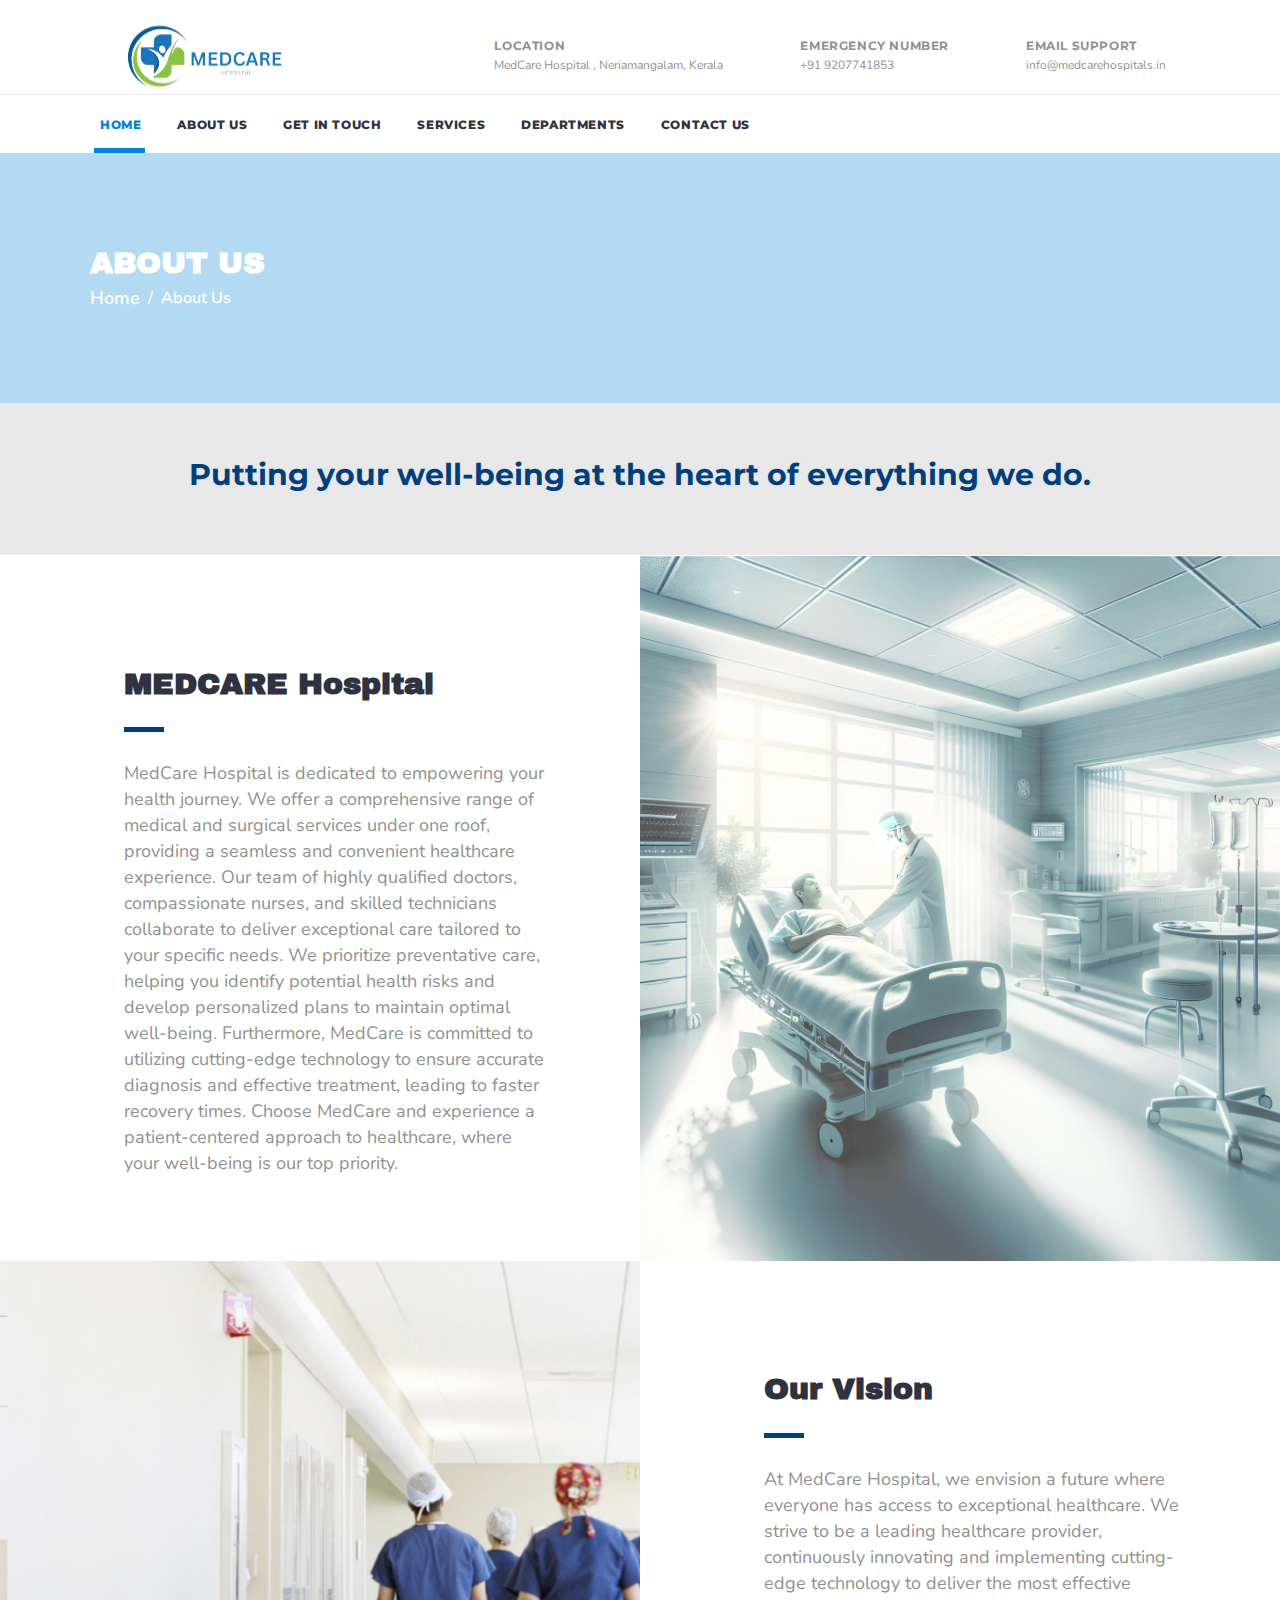
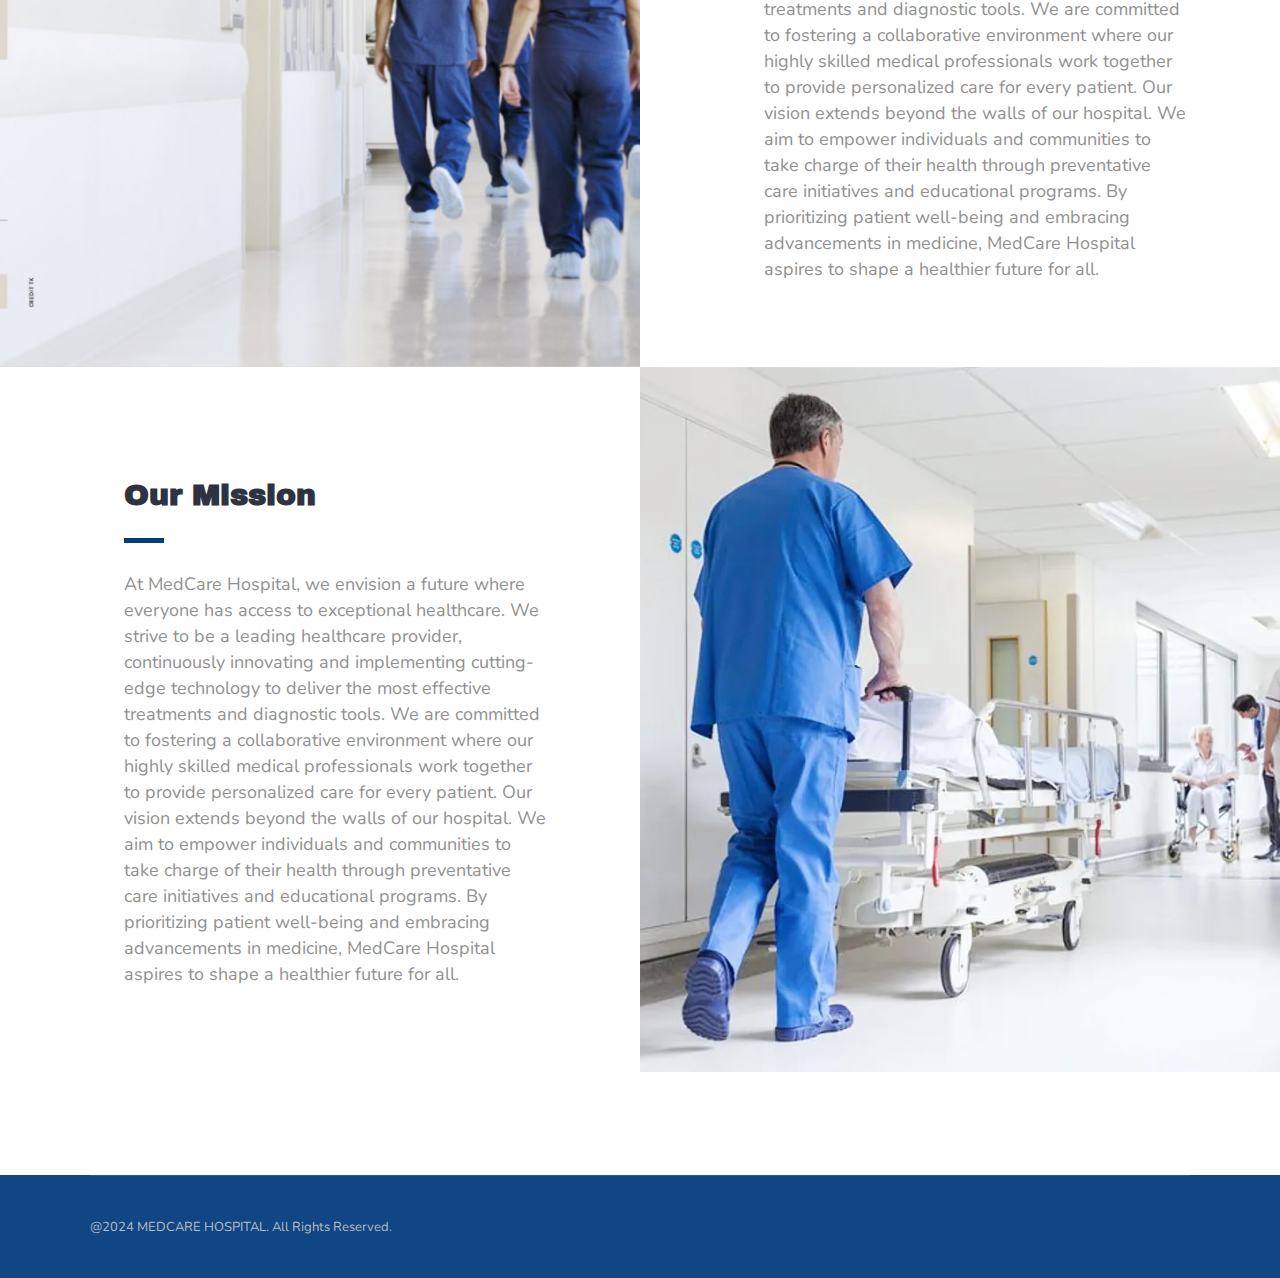
==== commit ae45e95e: "final" ====
--- a/about-us.html
+++ b/about-us.html
@@ -5,7 +5,9 @@
 		
 		
         <meta charset="UTF-8"/>
-        
+        <meta property="og:url" content="https://medcarehospitals.in"/>
+        <meta property="og:title" content="MedCare Hospital"/>
+        <meta property="og:description" content="Healing expertise, compassionate care for a healthier you."/>	
                 <meta name="viewport" content="width=device-width,initial-scale=1,user-scalable=yes">
         <title>SERVICES : MEDCARE HOSPITAL</title>
 
@@ -24,6 +26,16 @@
 		background: none !important;
 		padding: 0 !important;
 	}
+
+	.mkdf-mobile-header .mkdf-mobile-menu-opener a {
+    width: 20vw;
+    height: 100%;
+    padding-right: 0px;
+    margin-left: -45px;
+    background-image: url(./ham.png);
+    background-size: cover;
+    transform: scale(0.45);
+}
 </style>
 <link rel='stylesheet' id='wp-block-library-css' href='./css/style.min.css' type='text/css' media='all' />
 <style id='wp-block-library-inline-css' type='text/css'>
@@ -60,7 +72,7 @@
 
 
 
-
+<link rel="icon" type="image/x-icon" href="./logo.jpeg">
 
 
 <link rel='stylesheet' id='mediaelement-css' href='./css/mediaelementplayer-legacy.min.css' type='text/css' media='all' />
@@ -234,7 +246,7 @@
 		</div><div class="widget mkdf-separator-widget"><div class="mkdf-separator-holder clearfix  mkdf-separator-center mkdf-separator-normal">
 	<div class="mkdf-separator" style="border-style: solid;margin-top: -10px"></div>
 </div>
-</div><div id="text-7" class="widget mkdf-sidearea widget_text">			<div class="textwidget"><p><a href="tel:+91 85909 90496"><span style= "color: #919191">+91 85909 90496</span></a><br />
+</div><div id="text-7" class="widget mkdf-sidearea widget_text">			<div class="textwidget"><p><a href="tel:+91 9207741853 "><span style= "color: #919191">+91 9207741853 </span></a><br />
 <a href="mailto:info@medcarehospitals.in"><span style= "color: #919191;"> info@medcarehospitals.in</span></a><br />
 <a href="https://maps.app.goo.gl/xsTNsxczatdCQ1XL7" target="_blank" rel="noopener"><span style= "color: #919191;">MedCare Hospital, India</span></a></p>
 </div>
@@ -294,7 +306,7 @@
 											<a itemprop="url" href="./index.html" target="_blank">
 								<span class="mkdf-info-icon-title-text" style="color: #919191">Location</span>
 									</a>
-											<span class="mkdf-info-icon-subtitle-text" style="color: #919191">MedCare Hospital, India</span>
+											<span class="mkdf-info-icon-subtitle-text" style="color: #919191">MedCare Hospital , Neriamangalam, Kerala</span>
 			</div>
 </div></div><div class="widget mkdf-icon-info-widget"><div class="mkdf-info-icon clearfix mkdf-icon-info-icon-medium">
 	<div class="mkdf-icon-info-icon">
@@ -307,7 +319,7 @@
 											<a itemprop="url" href="./index.html" target="_blank">
 								<span class="mkdf-info-icon-title-text" style="color: #919191">Emergency Number</span>
 									</a>
-											<span class="mkdf-info-icon-subtitle-text" style="color: #919191">+91 85909 90496</span>
+											<span class="mkdf-info-icon-subtitle-text" style="color: #919191">+91 9207741853 </span>
 			</div>
 </div></div><div class="widget mkdf-icon-info-widget"><div class="mkdf-info-icon clearfix mkdf-icon-info-icon-medium">
 	<div class="mkdf-icon-info-icon">
@@ -342,7 +354,7 @@
     <nav class="mkdf-main-menu mkdf-drop-down mkdf-default-nav">
                     <ul id="menu-main-menu-navigation" class="clearfix"><li id="nav-menu-item-5555" class="menu-item menu-item-type-post_type menu-item-object-page current-menu-item page_item page-item-68 current_page_item mkdf-active-item narrow"><a href="./index.html" class=" current "><span class="item_outer"><span class="item_text">Home</span></span></a></li>
 <li id="nav-menu-item-5514" class="menu-item menu-item-type-post_type menu-item-object-page menu-item-has-children  has_sub narrow"><a href="./about-us.html" class=""><span class="item_outer"><span class="item_text">About Us</span><i class="mkdf-menu-arrow fa fa-angle-down"></i></span></a>
-	<li id="nav-menu-item-8060" class="menu-item menu-item-type-post_type menu-item-object-page "><a href="tel:+91 85909 90496" class=""><span class="item_outer"><span class="item_text">Get in Touch</span></span></a></li>
+	<li id="nav-menu-item-8060" class="menu-item menu-item-type-post_type menu-item-object-page "><a href="tel:+91 9207741853 " class=""><span class="item_outer"><span class="item_text">Get in Touch</span></span></a></li>
 
 </li>
 <li id="nav-menu-item-8386" class="menu-item menu-item-type-post_type menu-item-object-page  narrow"><a href="./services.html" class=""><span class="item_outer"><span class="item_text">Services</span></span></a></li>
@@ -446,7 +458,7 @@
 <li id="mobile-menu-item-5514" class="menu-item menu-item-type-post_type menu-item-object-page menu-item-has-children  has_sub"><a href="./about-us.html" class=""><span>About Us</span></a><span class="mobile_arrow"></span>
 
 </li>
-<li id="mobile-menu-item-8386" class="menu-item menu-item-type-post_type menu-item-object-page "><a href="tel:+91 85909 90496" class=""><span>Get in Touch</span></a></li>
+<li id="mobile-menu-item-8386" class="menu-item menu-item-type-post_type menu-item-object-page "><a href="tel:+91 9207741853 " class=""><span>Get in Touch</span></a></li>
 <li id="mobile-menu-item-8059" class="menu-item menu-item-type-post_type menu-item-object-page menu-item-has-children  has_sub"><a href="./services.html" class=""><span>Services</span></a><span class="mobile_arrow"></span>
 
 </li>
@@ -489,9 +501,9 @@
         	        
             <div class="mkdf-content" >
                 <div class="mkdf-content-inner">
-<div class="mkdf-title-holder mkdf-standard-with-breadcrumbs-type mkdf-title-va-header-bottom mkdf-preload-background mkdf-has-bg-image mkdf-bg-parallax" style="height: 250px;background-image:url();" data-height="250">
+<div class="mkdf-title-holder mkdf-standard-with-breadcrumbs-type mkdf-title-va-header-bottom mkdf-preload-background mkdf-has-bg-image mkdf-bg-parallax" style="height: 250px;background-image:url(./image/hospital-bg-1.jpg);" data-height="250">
 			<div class="mkdf-title-image">
-			<img itemprop="image" src="" alt="Image Alt" />
+			<img itemprop="image" src="./image/hospital-bg-1.jpg" alt="Image Alt" />
 		</div>
 		<div class="mkdf-title-wrapper" style="height: 250px">
 		<div class="mkdf-title-inner">
@@ -552,7 +564,7 @@
 		<div class="mkdf-eh-item-content mkdf-eh-custom-5251" style="padding: 297px 0">
 					</div>
 	</div>
-</div></div></div></div></div></div><div class="vc_row wpb_row vc_row-fluid" ><div class="wpb_column vc_column_container vc_col-sm-12"><div class="vc_column-inner "><div class="wpb_wrapper"><div class="mkdf-elements-holder   mkdf-two-columns  mkdf-responsive-mode-1024 mkdf-one-column-alignment-left" ><div class="mkdf-eh-item    " style="background-image: url(https://www.lifecaretechnology.com/wp-content/uploads/2018/12/medical-equip.jpg)" data-item-class="mkdf-eh-custom-9899" data-1367-1600="290px 0" data-1025-1366="304px 0" data-769-1024="290px 0" data-681-768="295px 0" data-680="105px 0">
+</div></div></div></div></div></div><div class="vc_row wpb_row vc_row-fluid" ><div class="wpb_column vc_column_container vc_col-sm-12"><div class="vc_column-inner "><div class="wpb_wrapper"><div class="mkdf-elements-holder   mkdf-two-columns  mkdf-responsive-mode-1024 mkdf-one-column-alignment-left" ><div class="mkdf-eh-item    " style="background-image: url(./image/worlds-best-hospitals-2022.jpg)" data-item-class="mkdf-eh-custom-9899" data-1367-1600="290px 0" data-1025-1366="304px 0" data-769-1024="290px 0" data-681-768="295px 0" data-680="105px 0">
 	<div class="mkdf-eh-item-inner">
 		<div class="mkdf-eh-item-content mkdf-eh-custom-9899" style="padding: 297px 0">
 					</div>
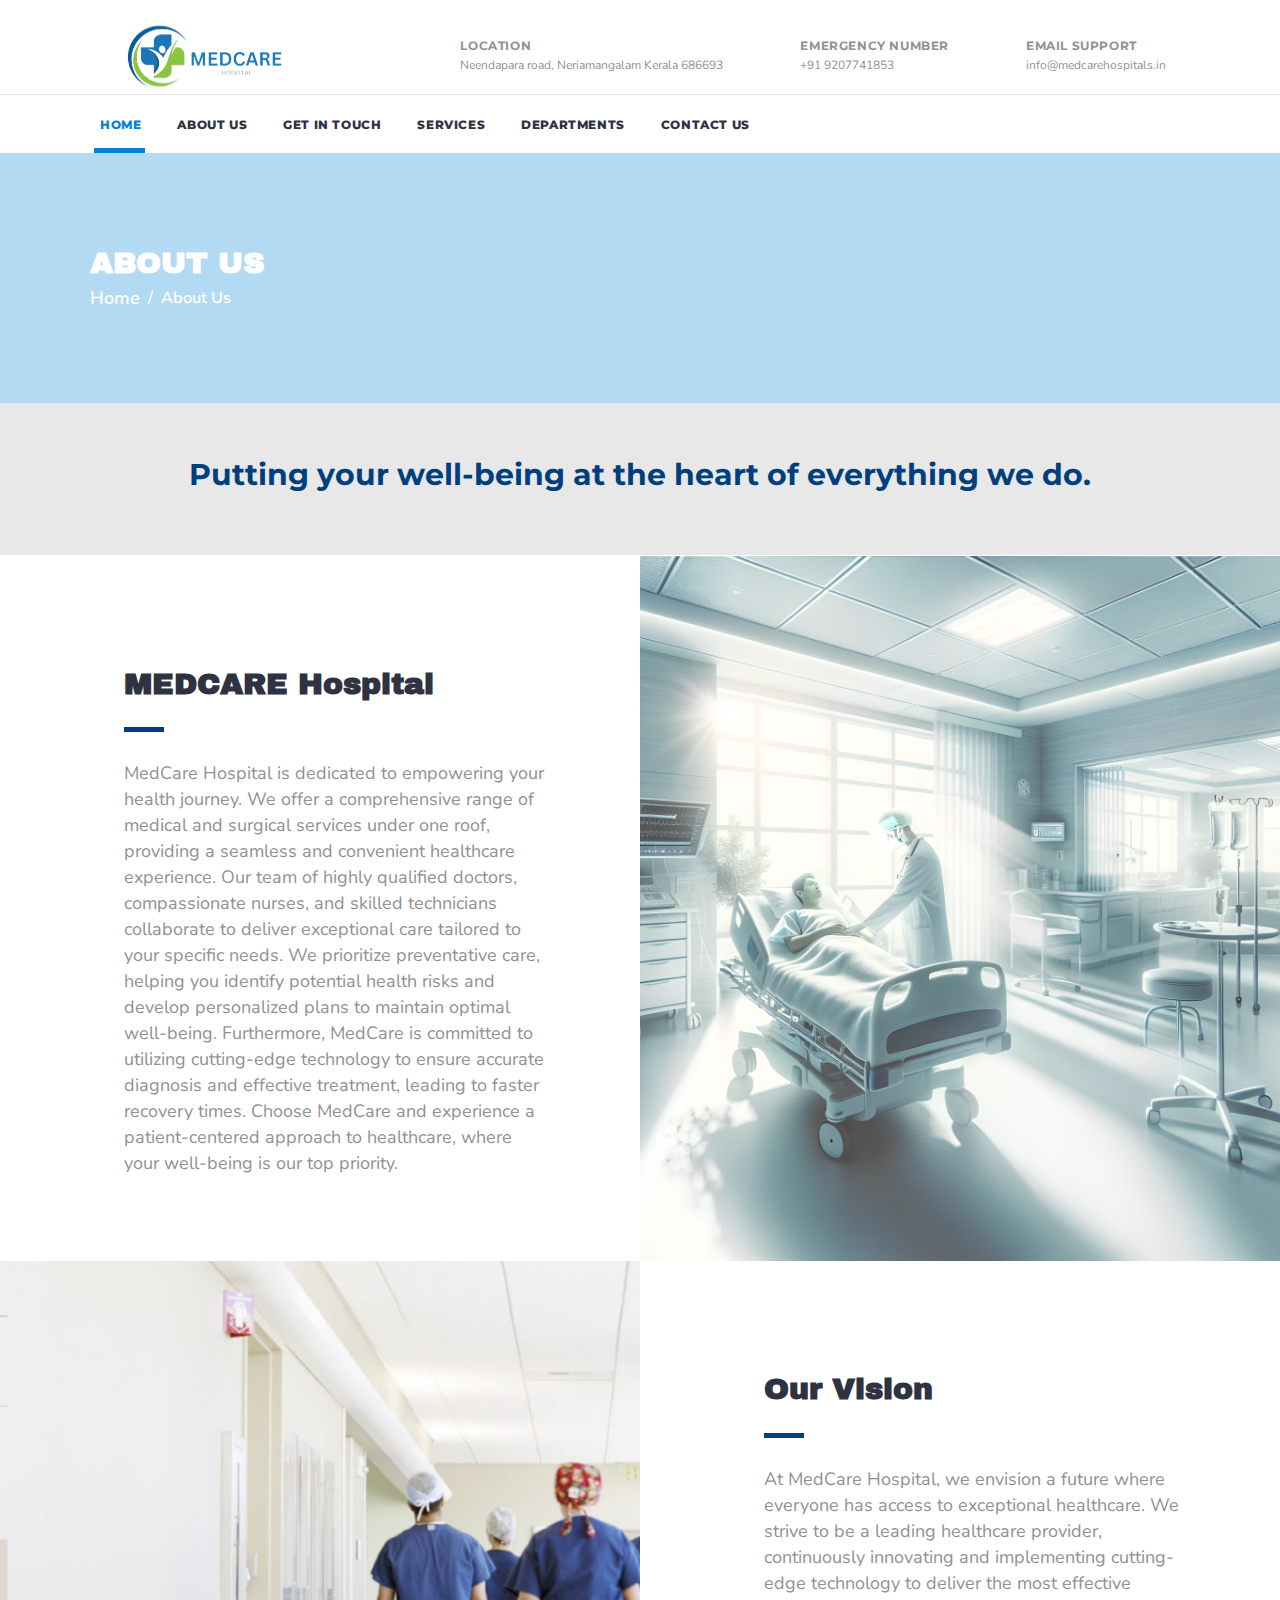
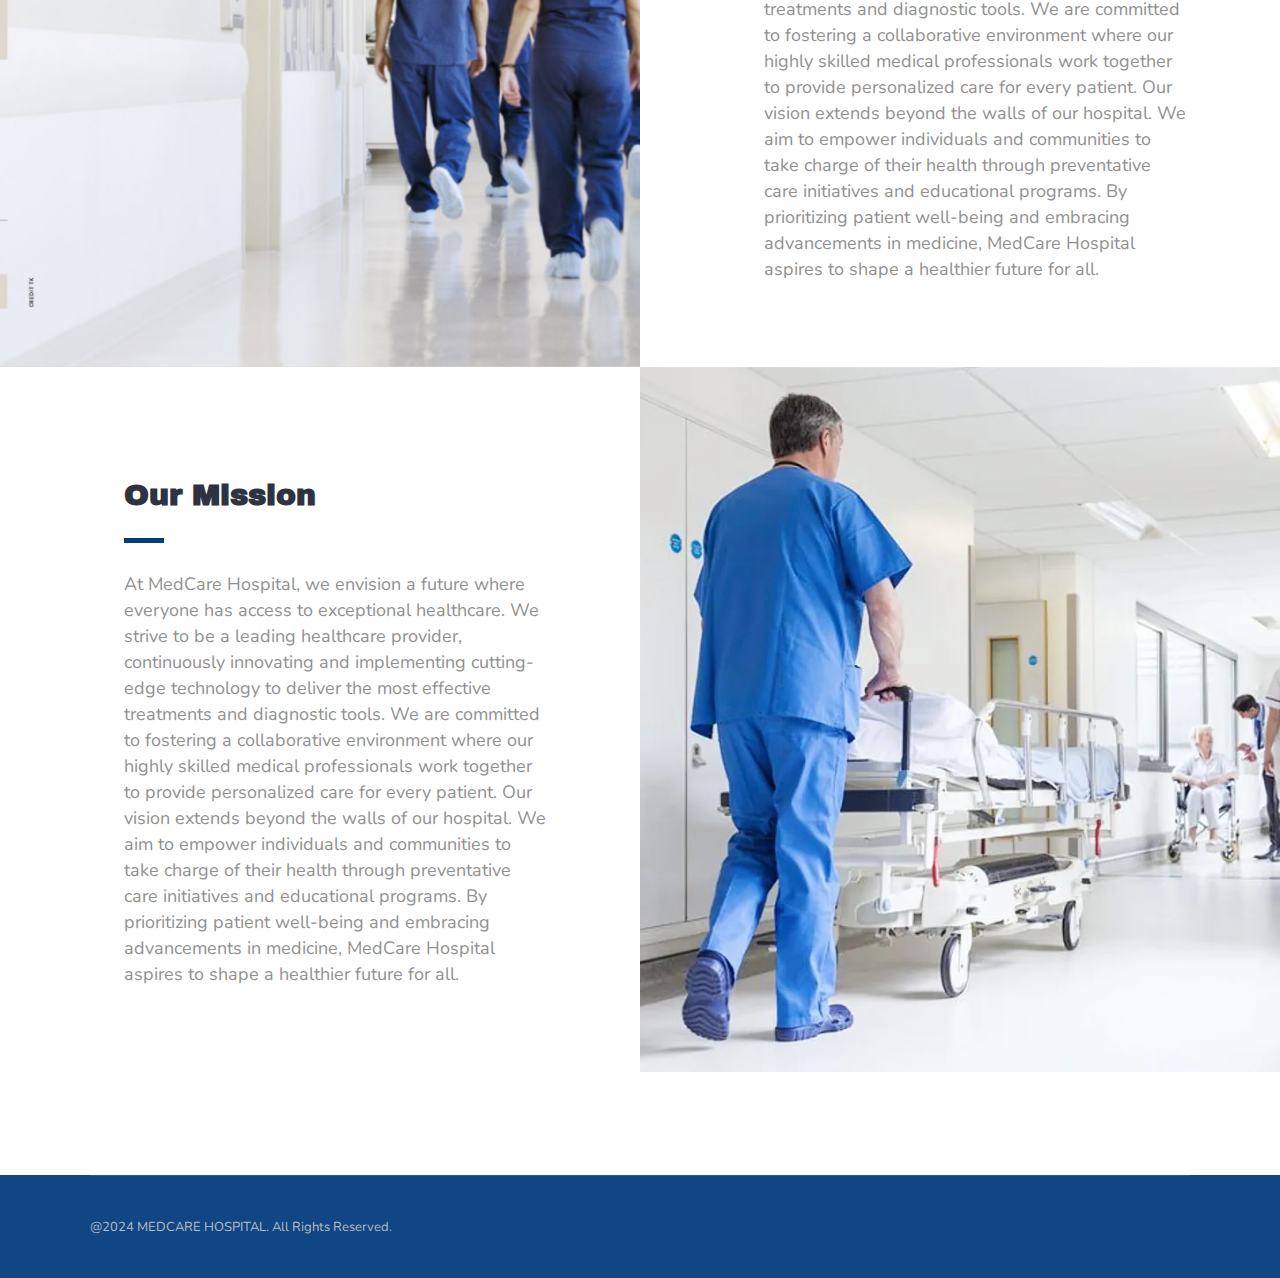
==== commit d2320b9a: "finalfinal" ====
--- a/about-us.html
+++ b/about-us.html
@@ -306,7 +306,9 @@
 											<a itemprop="url" href="./index.html" target="_blank">
 								<span class="mkdf-info-icon-title-text" style="color: #919191">Location</span>
 									</a>
-											<span class="mkdf-info-icon-subtitle-text" style="color: #919191">MedCare Hospital , Neriamangalam, Kerala</span>
+											<span class="mkdf-info-icon-subtitle-text" style="color: #919191">Neendapara road, Neriamangalam
+												Kerala 686693
+												</span>
 			</div>
 </div></div><div class="widget mkdf-icon-info-widget"><div class="mkdf-info-icon clearfix mkdf-icon-info-icon-medium">
 	<div class="mkdf-icon-info-icon">
